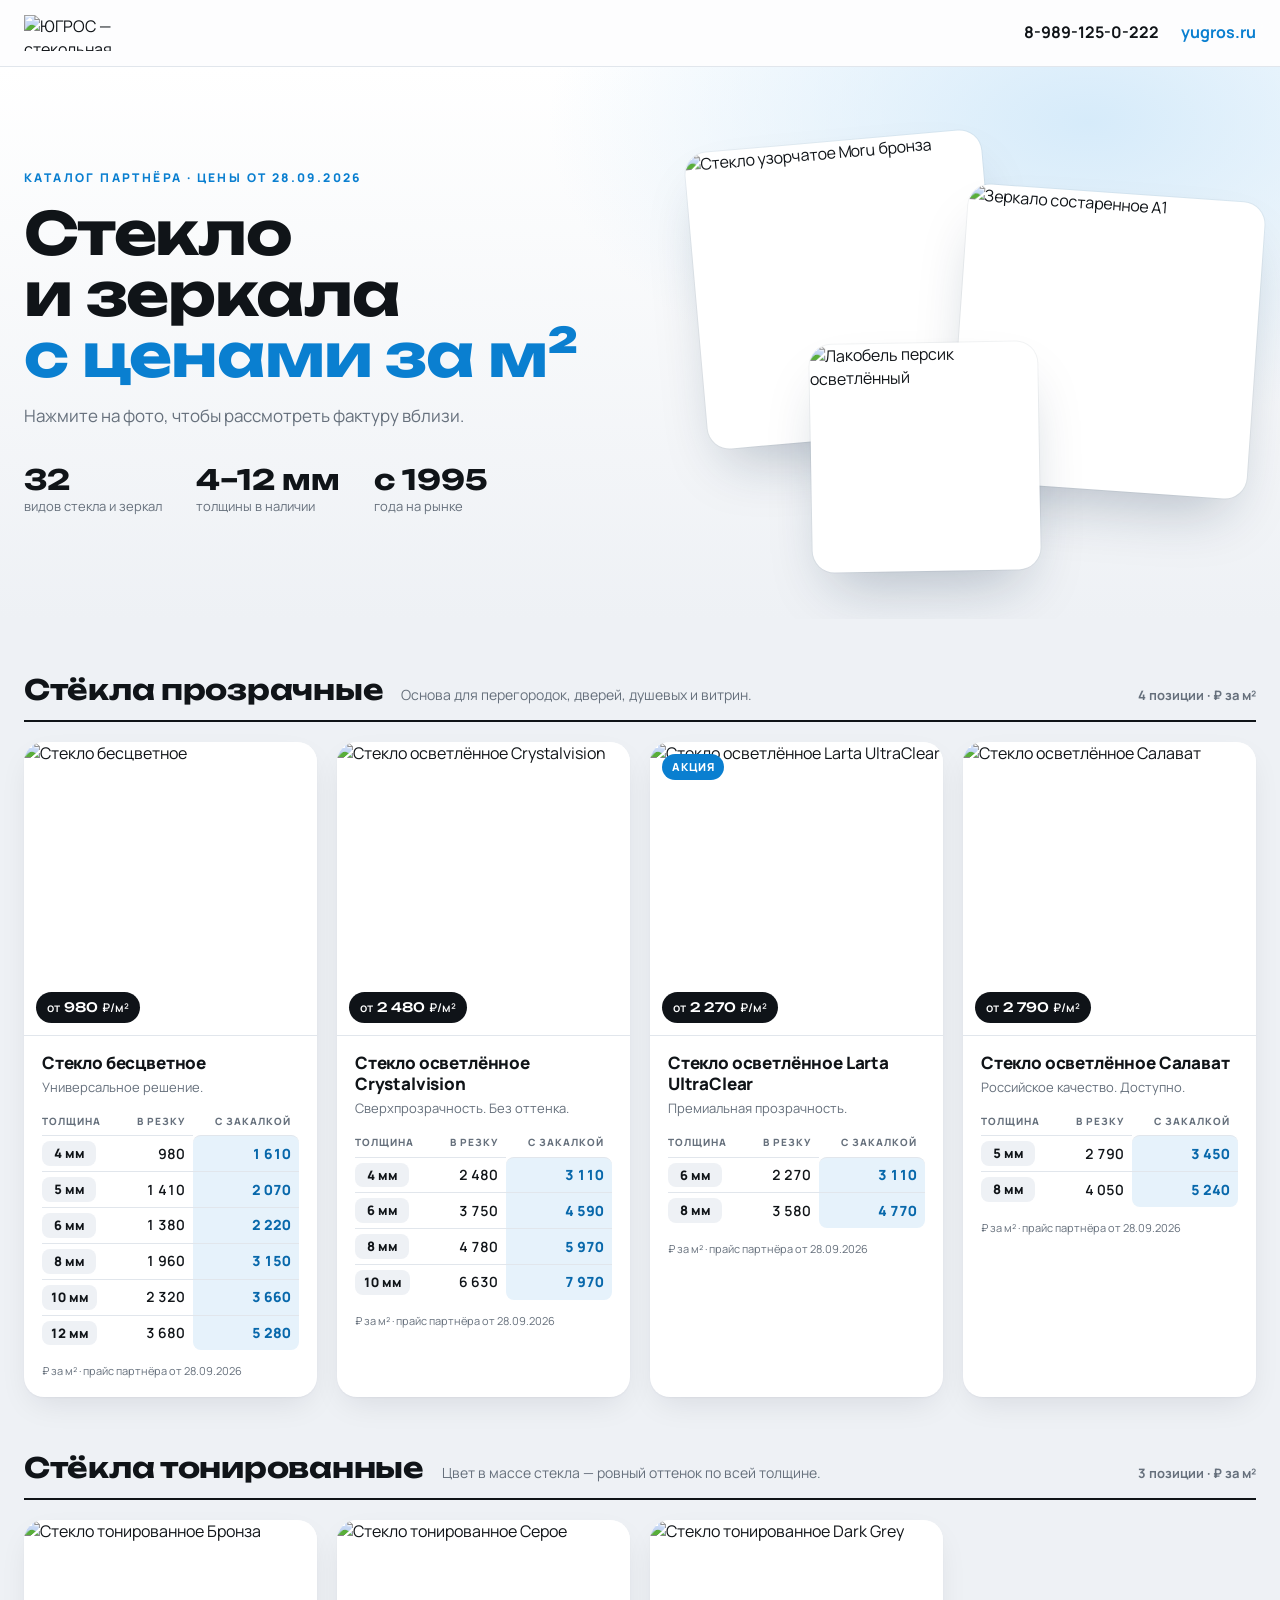
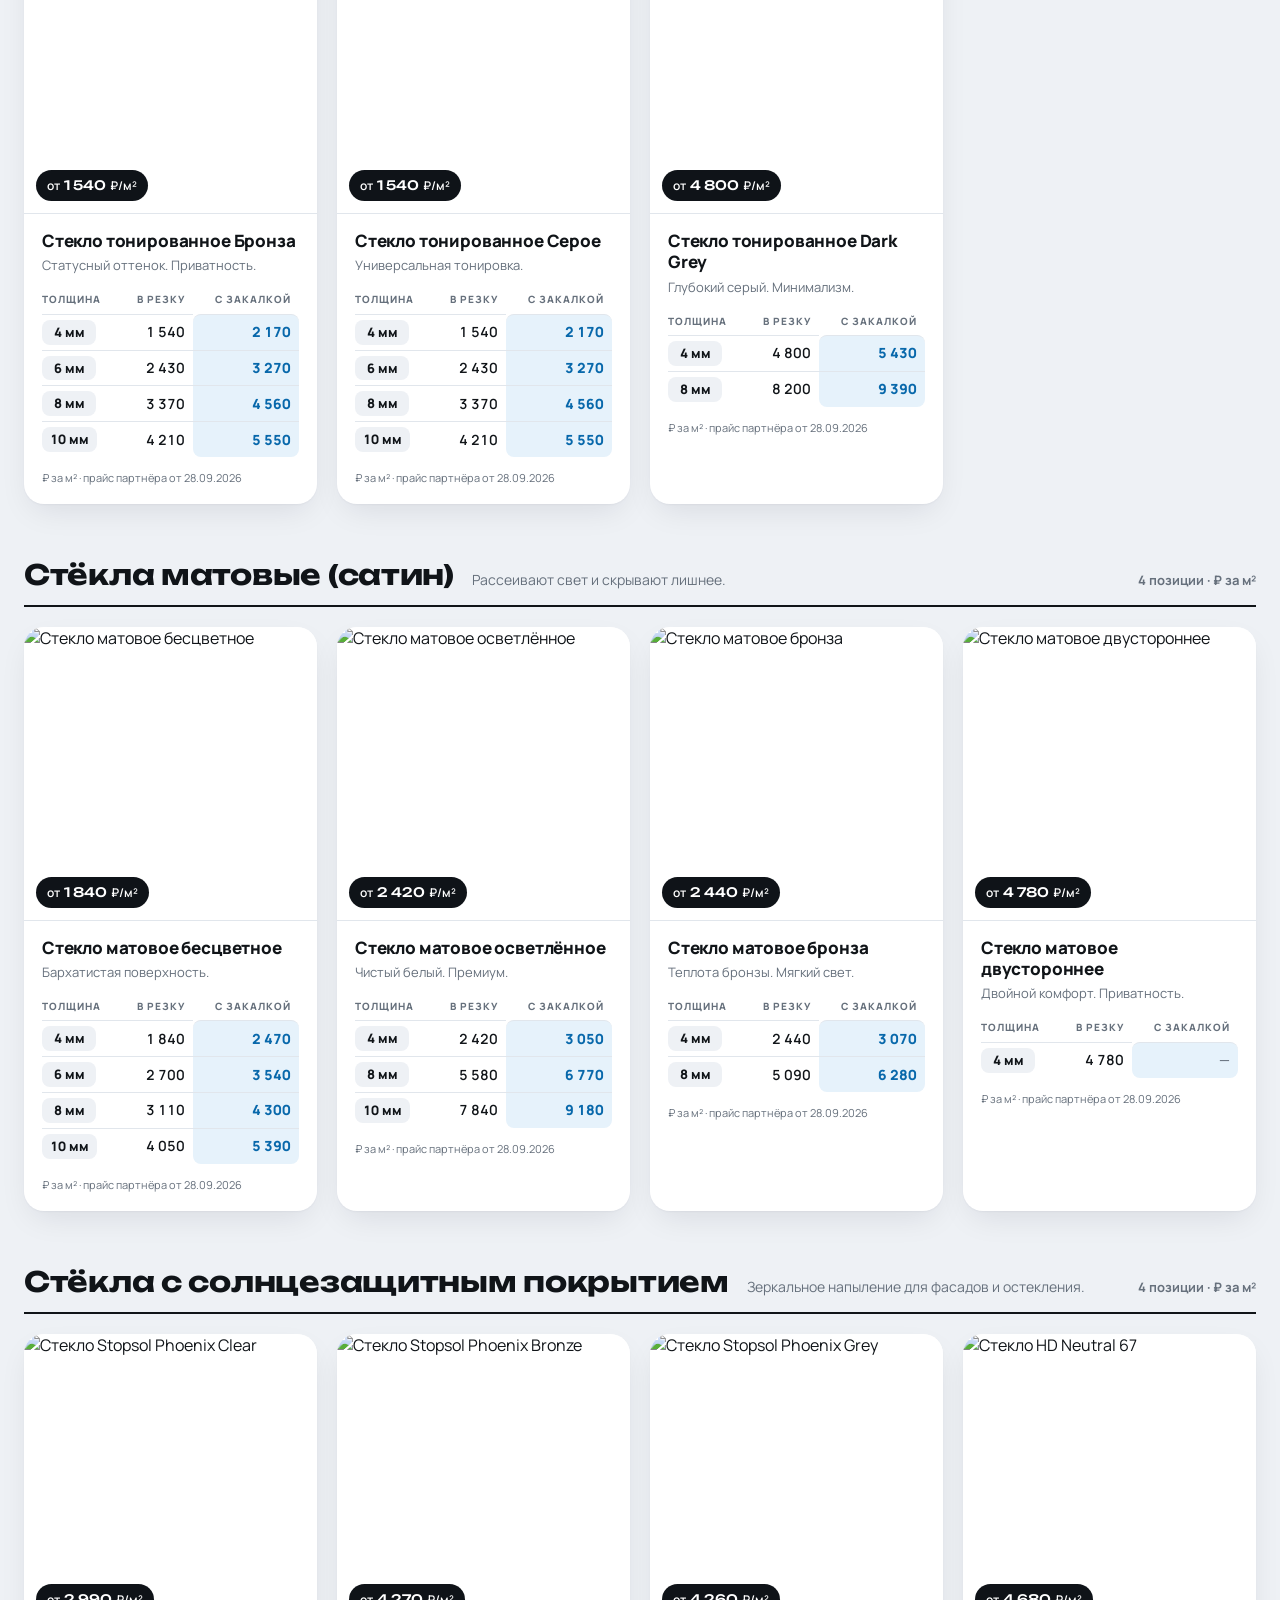
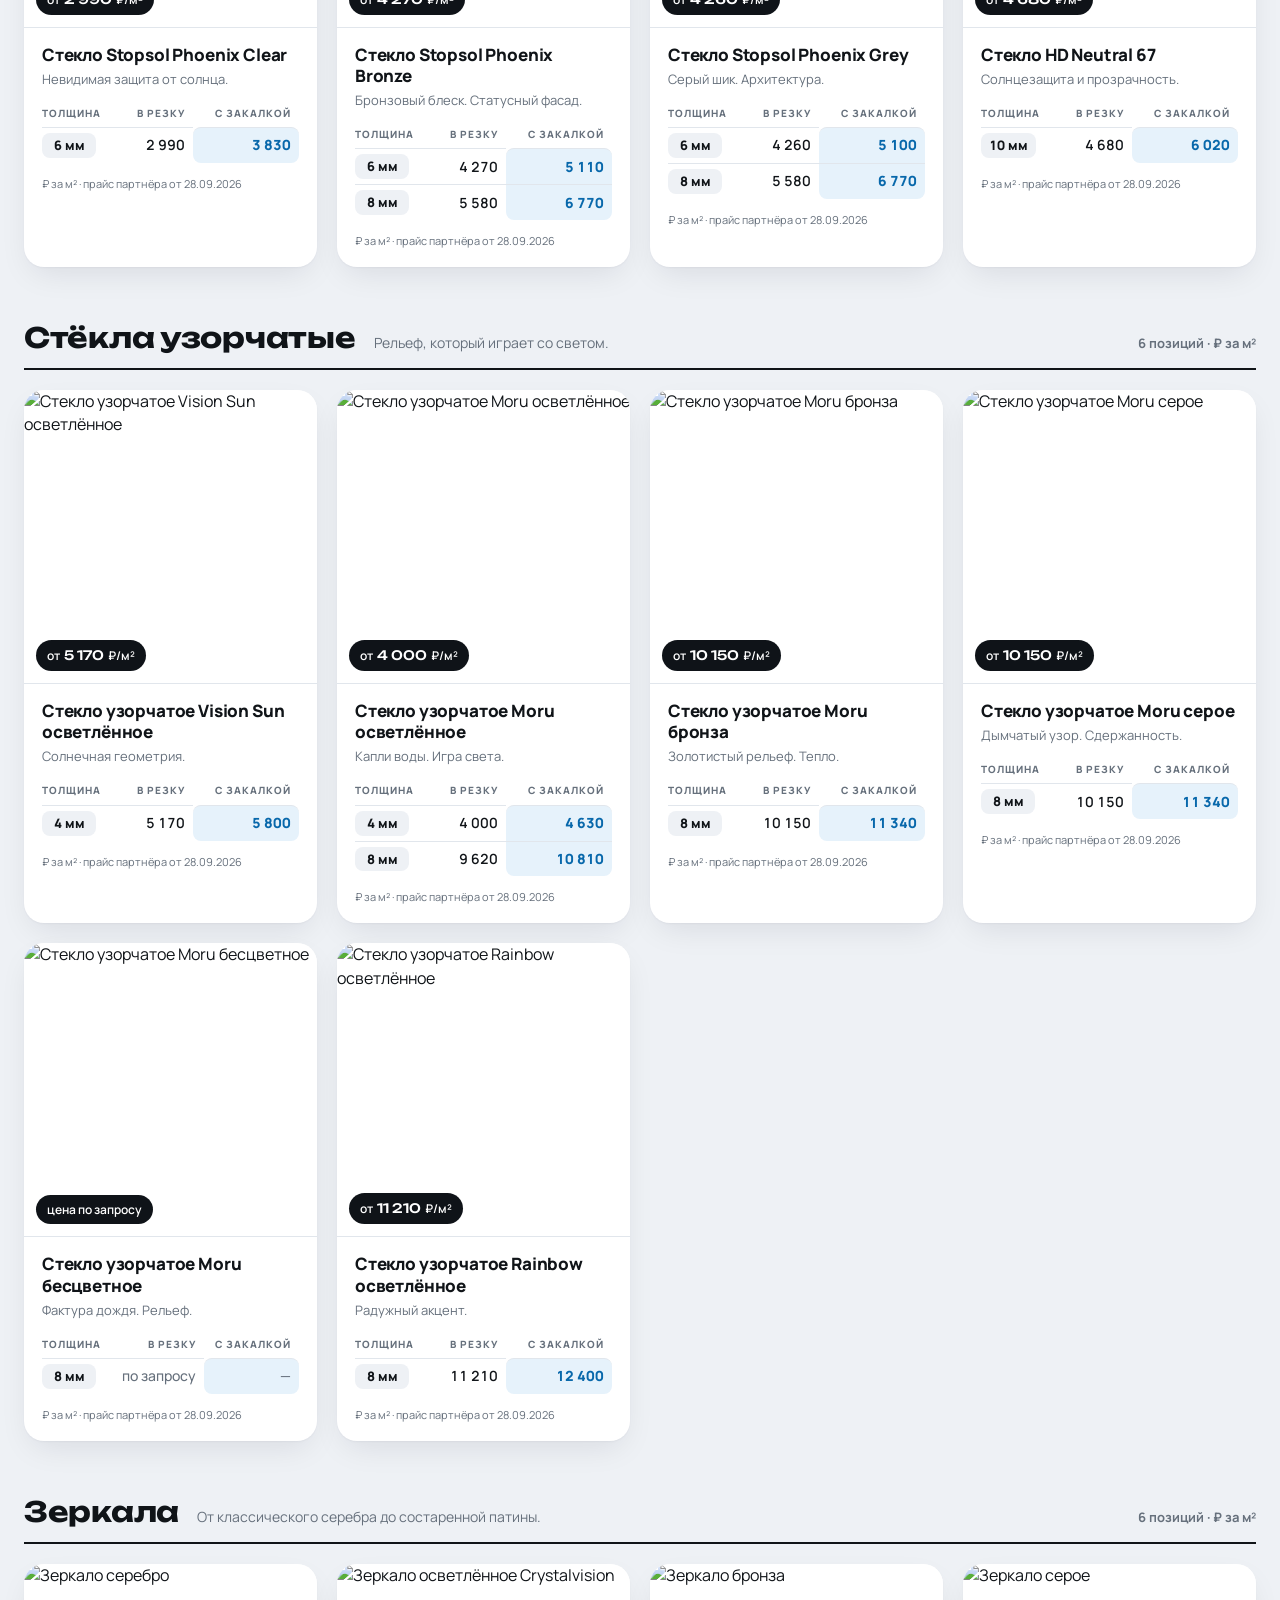
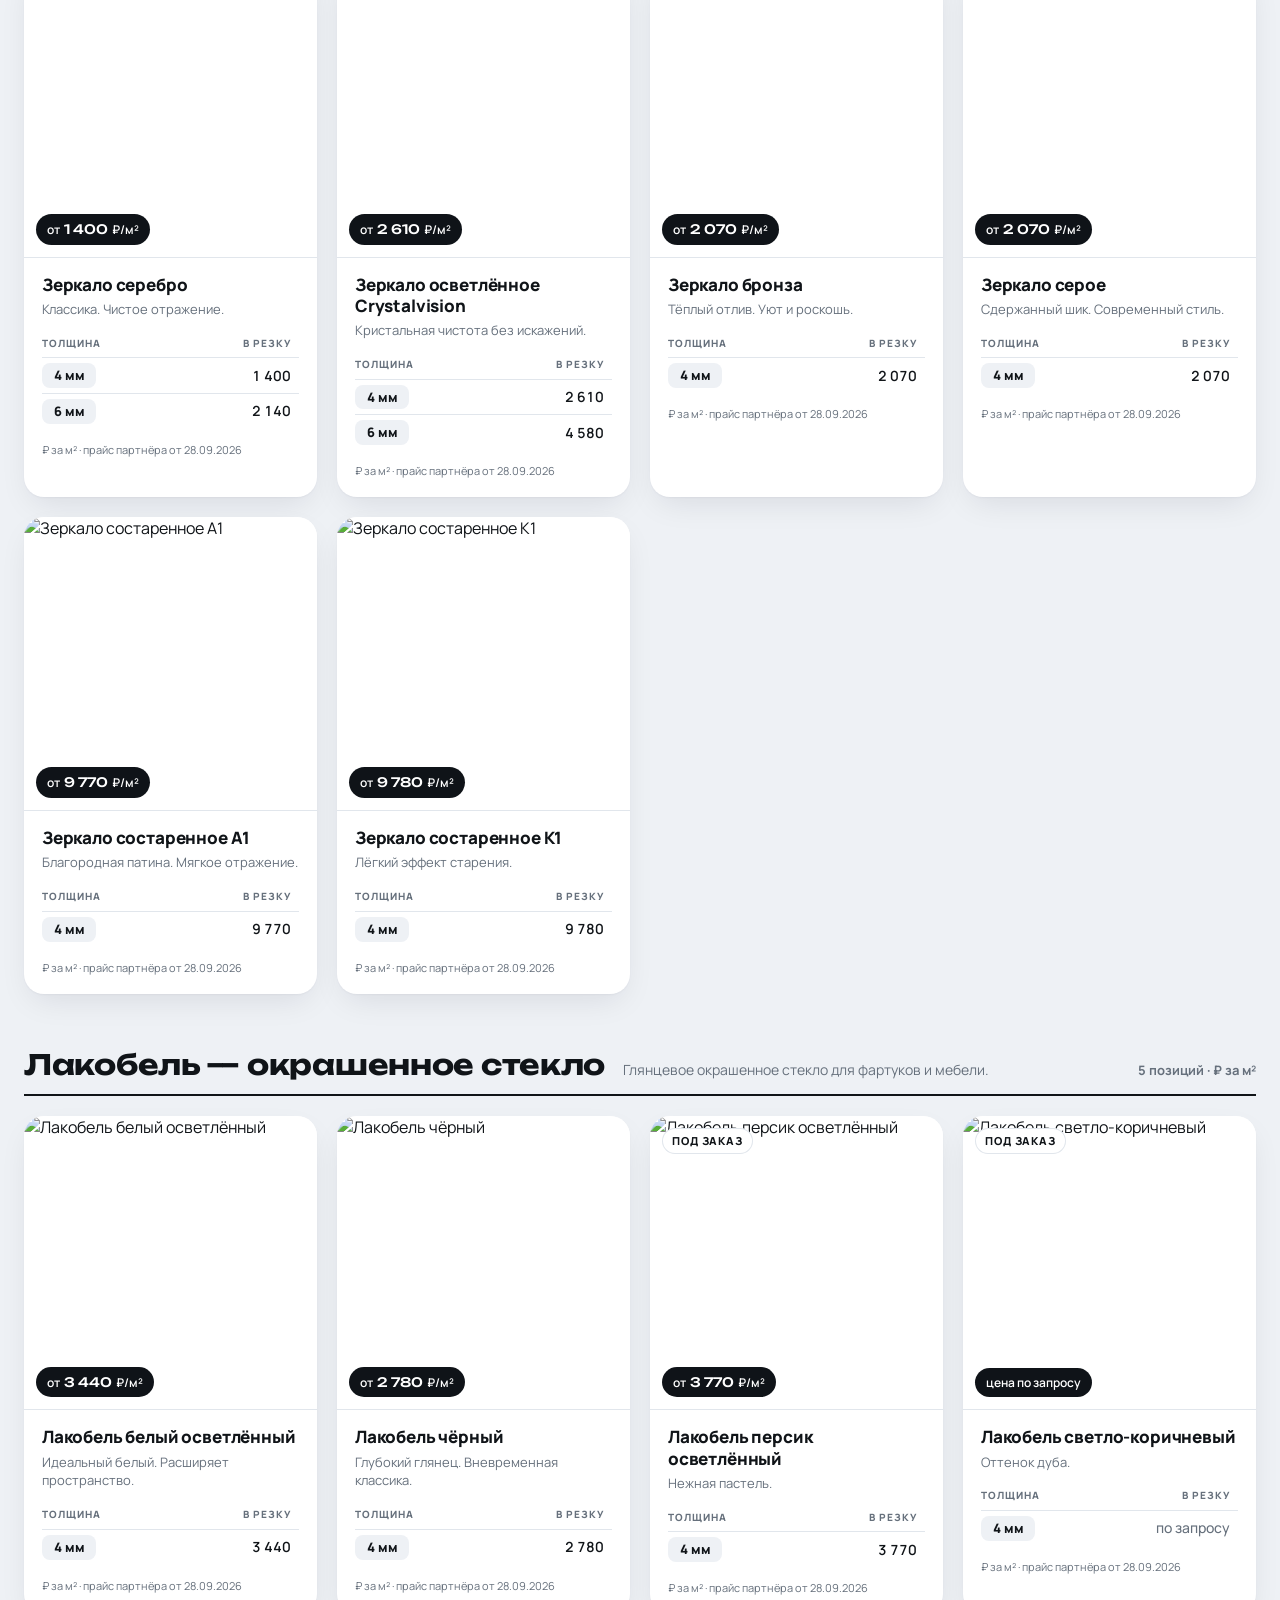
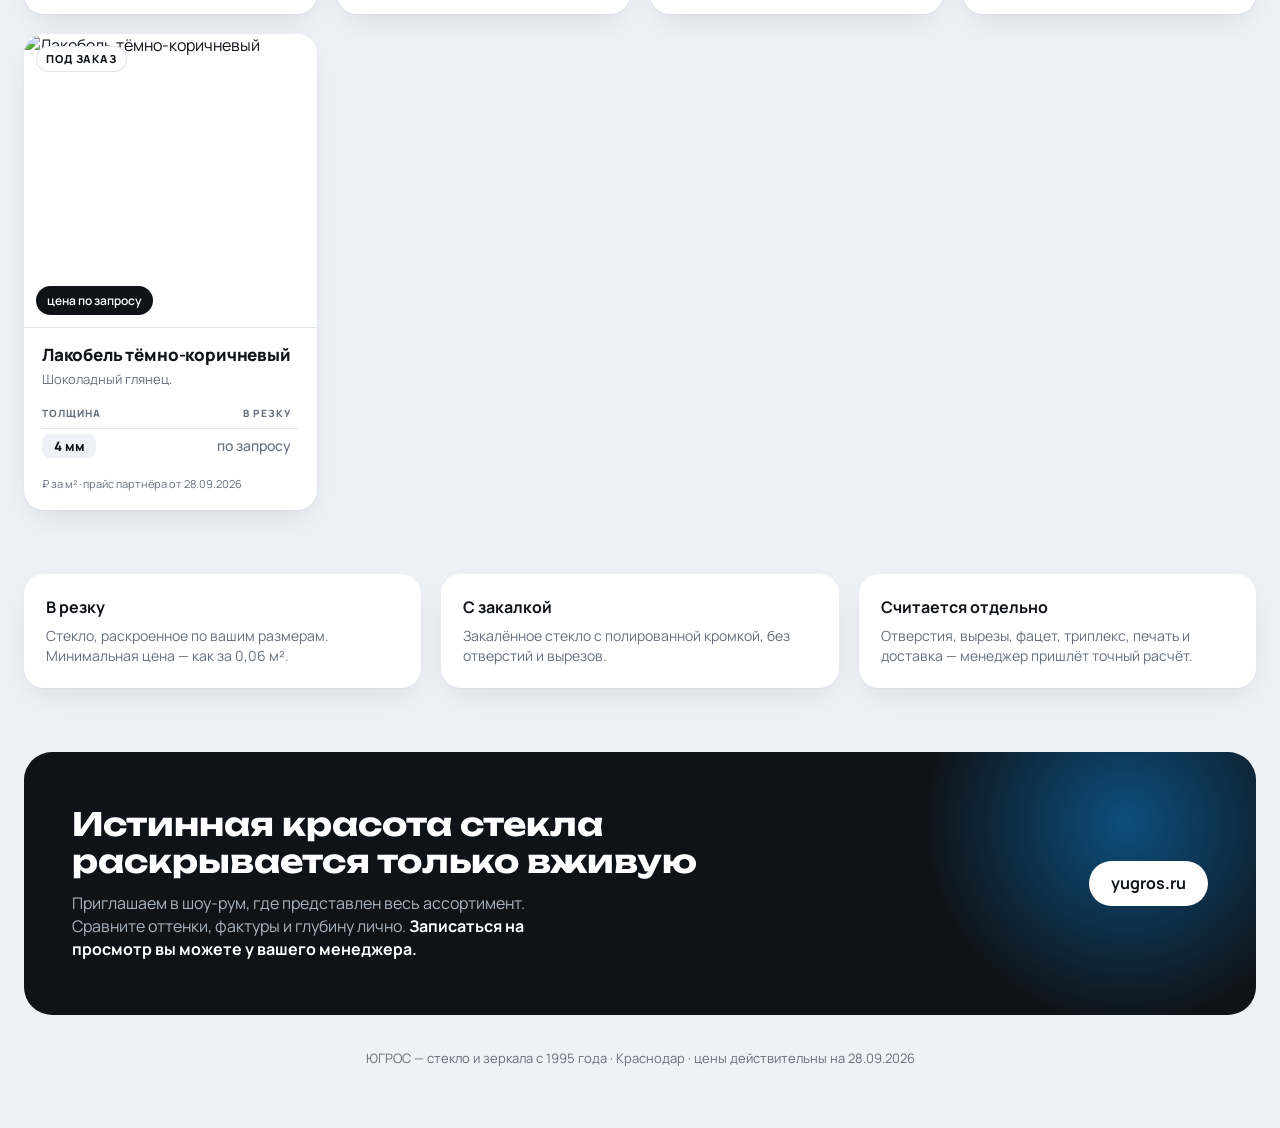
==== index.html @ a7edbc53 "Add files via upload" ====
<!DOCTYPE html>
<html lang="ru">
<head>
<meta charset="UTF-8">
<meta name="viewport" content="width=device-width, initial-scale=1">
<meta name="robots" content="noindex, nofollow">
<title>Каталог стекла и зеркал — ЮГРОС</title>
<!-- Превью ссылки в мессенджерах; при смене адреса каталога поправить og:url и og:image -->
<meta property="og:type" content="website">
<meta property="og:url" content="https://abastrygina284-cmd.github.io/catalog/">
<meta property="og:image" content="https://abastrygina284-cmd.github.io/catalog/img/og.jpg">
<meta property="og:image:width" content="1200">
<meta property="og:image:height" content="630">
<meta property="og:title" content="ЮГРОС — каталог стекла и зеркал с ценами">
<meta property="og:description" content="32 вида стекла и зеркал, фото крупным планом, цены партнёра за м².">
<meta name="twitter:card" content="summary_large_image">
<link rel="preconnect" href="https://fonts.googleapis.com">
<link rel="preconnect" href="https://fonts.gstatic.com" crossorigin>
<link href="https://fonts.googleapis.com/css2?family=Manrope:wght@400;500;600;700;800&family=Unbounded:wght@500;700&display=swap" rel="stylesheet">
<style>
:root{
  --bg:#eef1f5; --panel:#ffffff; --ink:#101418; --muted:#66707c; --line:#e1e6ec;
  --accent:#0a7fd0; --accent-d:#0868ab; --soft:#e6f2fb; --dark:#0f1318;
  --shadow:0 1px 2px rgba(16,24,40,.04),0 12px 32px -8px rgba(16,24,40,.10);
  --disp:"Unbounded","Segoe UI",system-ui,sans-serif;
  --text:"Manrope","Segoe UI",system-ui,-apple-system,Roboto,Arial,sans-serif;
}
*{box-sizing:border-box;margin:0;padding:0}
body{font-family:var(--text);background:var(--bg);color:var(--ink);line-height:1.45;-webkit-print-color-adjust:exact;print-color-adjust:exact}
button{font:inherit;color:inherit;cursor:pointer;border:0;background:none}
a{color:inherit}
.wrap{max-width:1280px;margin:0 auto;padding:0 24px}

/* шапка */
.top{position:sticky;top:0;z-index:20;background:rgba(255,255,255,.86);backdrop-filter:saturate(1.4) blur(14px);-webkit-backdrop-filter:saturate(1.4) blur(14px);border-bottom:1px solid var(--line)}
.top .wrap{display:flex;align-items:center;gap:22px;height:66px}
.logo{height:36px;display:block}
.top .sp{flex:1}
.top a{font-weight:700;text-decoration:none;white-space:nowrap}
.top a.site{color:var(--accent)}
.btn{display:inline-block;font-weight:700;padding:11px 22px;border-radius:999px;white-space:nowrap;text-decoration:none;text-align:center;background:#fff;color:var(--dark);transition:transform .2s}
.btn:hover{transform:translateY(-1px)}

/* обложка */
.hero{position:relative;overflow:hidden;background:
  radial-gradient(900px 500px at 85% 10%,#d6ebfa 0,transparent 60%),
  linear-gradient(180deg,#fff 0,var(--bg) 100%)}
.hero .wrap{display:grid;grid-template-columns:1.05fr .95fr;gap:30px;align-items:center;padding-top:56px;padding-bottom:56px}
.kicker{font-size:12px;font-weight:800;letter-spacing:.2em;text-transform:uppercase;color:var(--accent)}
.hero h1{font-family:var(--disp);font-weight:700;font-size:clamp(30px,4.6vw,60px);line-height:1.04;letter-spacing:-.02em;margin-top:16px}
.hero h1 em{font-style:normal;color:var(--accent)}
.hero p{color:var(--muted);margin-top:18px;max-width:50ch;font-size:17px}
.facts{display:flex;gap:34px;margin-top:38px;flex-wrap:wrap}
.facts b{display:block;font-family:var(--disp);font-size:28px;font-weight:700;line-height:1}
.facts span{font-size:13px;color:var(--muted)}
.stack{position:relative;height:440px}
.pane{position:absolute;background:#fff;border-radius:22px;overflow:hidden;box-shadow:0 30px 60px -20px rgba(16,40,70,.28),0 0 0 1px rgba(16,40,70,.05);cursor:zoom-in;transition:transform .5s cubic-bezier(.2,.8,.2,1)}
.pane img{width:100%;height:100%;object-fit:cover;display:block}
.pane.p1{width:52%;aspect-ratio:1;left:2%;top:4%;transform:rotate(-5deg)}
.pane.p2{width:52%;aspect-ratio:1;right:0;top:16%;transform:rotate(4deg);z-index:2}
.pane.p3{width:40%;aspect-ratio:1;left:22%;bottom:-2%;transform:rotate(-1deg);z-index:3}
.pane:hover{transform:rotate(0) scale(1.04);z-index:5}

/* разделы */
.sec{display:flex;align-items:baseline;gap:8px 18px;flex-wrap:wrap;margin:56px 0 20px;padding-bottom:14px;border-bottom:2px solid var(--ink)}
.sec h2{font-family:var(--disp);font-size:clamp(19px,2.4vw,28px);font-weight:700;line-height:1.1;letter-spacing:-.01em}
.sec p{color:var(--muted);font-size:14px;flex:1;min-width:200px}
.sec .cnt{font-size:13px;font-weight:700;color:var(--muted);white-space:nowrap}

.grid{display:grid;grid-template-columns:repeat(auto-fill,minmax(270px,1fr));gap:20px}
.card{background:var(--panel);border-radius:20px;box-shadow:var(--shadow);overflow:hidden;display:flex;flex-direction:column;break-inside:avoid;transition:transform .35s cubic-bezier(.2,.8,.2,1),box-shadow .35s}
.card:hover{transform:translateY(-6px);box-shadow:0 2px 4px rgba(16,24,40,.04),0 28px 50px -16px rgba(16,40,70,.22)}
.js .card.rv{opacity:0;transform:translateY(22px)}
.js .card.rv.in{opacity:1;transform:none;transition:opacity .6s ease,transform .6s cubic-bezier(.2,.8,.2,1),box-shadow .35s}
.ph{position:relative;aspect-ratio:1/1;background:#fff;cursor:zoom-in;overflow:hidden}
.ph img{width:100%;height:100%;object-fit:contain;display:block;transition:transform .7s cubic-bezier(.2,.8,.2,1)}
.card:hover .ph img{transform:scale(1.08)}
.ph::after{content:"";position:absolute;inset:0;background:linear-gradient(115deg,transparent 40%,rgba(255,255,255,.75) 50%,transparent 60%);transform:translateX(-120%);pointer-events:none}
.card:hover .ph::after{transform:translateX(120%);transition:transform .9s ease}
.from{position:absolute;left:12px;bottom:12px;background:var(--dark);color:#fff;font-size:12px;font-weight:600;padding:6px 11px;border-radius:999px;z-index:1}
.from b{font-family:var(--disp);font-weight:500;font-size:13px;margin:0 2px}
.zoom{position:absolute;right:12px;bottom:12px;width:34px;height:34px;border-radius:50%;background:rgba(255,255,255,.95);color:var(--ink);display:grid;place-items:center;box-shadow:0 2px 10px rgba(0,0,0,.14);z-index:1;opacity:0;transform:scale(.8);transition:.25s}
.card:hover .zoom{opacity:1;transform:none}
.tag{position:absolute;left:12px;top:12px;z-index:1;font-size:11px;font-weight:800;letter-spacing:.08em;text-transform:uppercase;color:#fff;background:var(--accent);padding:5px 10px;border-radius:999px}
.tag.o{background:#fff;color:var(--ink);box-shadow:inset 0 0 0 1px var(--line)}
.body{padding:16px 18px 18px;display:flex;flex-direction:column;gap:5px;flex:1;border-top:1px solid var(--line)}
.name{font-size:17px;font-weight:800;line-height:1.25;letter-spacing:-.01em}
.desc{font-size:13px;color:var(--muted)}

table.pr{width:100%;border-collapse:separate;border-spacing:0;margin-top:12px;font-size:14px;font-variant-numeric:tabular-nums}
.pr th{font-size:10px;font-weight:800;color:var(--muted);text-transform:uppercase;letter-spacing:.1em;text-align:right;padding:0 8px 7px}
.pr th:first-child,.pr td:first-child{text-align:left;padding-left:0}
.pr td{padding:5px 8px;text-align:right;white-space:nowrap;font-weight:600;border-top:1px solid var(--line)}
.pr td:first-child span{display:inline-block;min-width:54px;text-align:center;background:var(--bg);border-radius:8px;padding:3px 8px;font-weight:800;font-size:13px}
.pr td.t{color:var(--accent-d);background:var(--soft);font-weight:800}
.pr tr:first-child td.t{border-radius:8px 8px 0 0}.pr tr:last-child td.t{border-radius:0 0 8px 8px}
.pr tr:only-child td.t{border-radius:8px}
.pr .na{color:var(--muted);font-weight:500}
.unit{font-size:11px;color:var(--muted);margin-top:8px}

.notes{margin:64px 0 0;display:grid;grid-template-columns:repeat(3,1fr);gap:20px}
.note{background:var(--panel);border-radius:20px;padding:22px;box-shadow:var(--shadow);font-size:14px;color:var(--muted)}
.note b{display:block;color:var(--ink);font-size:16px;margin-bottom:6px}

.invite{margin:64px 0 0;background:var(--dark);color:#fff;border-radius:28px;padding:54px 48px;position:relative;overflow:hidden;display:grid;grid-template-columns:1fr auto;gap:30px;align-items:center}
.invite::before{content:"";position:absolute;right:-80px;top:-140px;width:420px;height:420px;border-radius:50%;background:radial-gradient(circle,#0a7fd0 0,transparent 68%);opacity:.55}
.invite h3{font-family:var(--disp);font-size:clamp(20px,2.6vw,32px);line-height:1.15;font-weight:700;max-width:22ch;position:relative}
.invite p{color:#a9b4c0;margin-top:12px;max-width:52ch;position:relative}
.invite p b{color:#fff}
.invite .btn{position:relative}
footer{padding:34px 0 60px;text-align:center;color:var(--muted);font-size:13px}

/* просмотр фото */
.lb{position:fixed;inset:0;z-index:50;background:rgba(8,10,12,.94);display:none;grid-template-columns:1fr 380px}
.lb.on{display:grid}
.stage{position:relative;overflow:hidden;display:grid;place-items:center;background:#fff;cursor:zoom-in;touch-action:none}
.stage.z{cursor:zoom-out}
.stage img{max-width:100%;max-height:100vh;object-fit:contain;transition:transform .3s ease;user-select:none;-webkit-user-drag:none}
.side{background:var(--panel);padding:30px 26px;overflow:auto;display:flex;flex-direction:column;gap:8px}
.side .lbl{font-size:11px;font-weight:800;color:var(--muted);text-transform:uppercase;letter-spacing:.14em}
.side .name{font-family:var(--disp);font-size:21px;font-weight:700;line-height:1.2;margin-top:6px}
.side .hint{font-size:12px;color:var(--muted);margin-top:auto;padding-top:16px}
.nav{position:absolute;top:50%;transform:translateY(-50%);width:46px;height:46px;border-radius:50%;background:rgba(16,20,24,.8);color:#fff;font-size:22px;display:grid;place-items:center}
.nav.p{left:16px}.nav.n{right:16px}
.x{position:fixed;top:14px;right:14px;z-index:51;width:40px;height:40px;border-radius:50%;background:var(--bg);font-size:18px}

@media (max-width:900px){
  .hero .wrap{grid-template-columns:1fr;padding-top:34px;padding-bottom:34px}
  .stack{height:300px;order:-1}
  .notes{grid-template-columns:1fr}
  .invite{grid-template-columns:1fr;padding:36px 26px}
  .lb{grid-template-columns:1fr;grid-template-rows:52vh 1fr}
}
@media (max-width:640px){
  .wrap{padding:0 14px}
  .top .wrap{gap:14px}.top a{font-size:14px}
  .logo{height:28px}
  .grid{grid-template-columns:1fr 1fr;gap:10px}
  .card{border-radius:14px}
  .body{padding:10px 10px 12px}.name{font-size:14px}.desc{display:none}
  .pr{font-size:12.5px}.pr th{font-size:9px;letter-spacing:0;padding:0 4px 6px}.pr td{padding:5px 4px}
  .pr td:first-child span{min-width:0;padding:3px 6px;font-size:12px}
  .from{font-size:11px;padding:5px 9px;left:8px;bottom:8px}.zoom{display:none}.tag{left:8px;top:8px}
  .sec{margin-top:40px}.sec .cnt{display:none}
  .facts{gap:22px}.facts b{font-size:22px}
}
@media (prefers-reduced-motion:reduce){*{transition:none!important;animation:none!important}.js .card.rv{opacity:1;transform:none}}

/* ---- PDF: страница открывается как index.html?print, лист A4 ---- */
@page{size:A4;margin:8mm 0}
.pdf body{width:210mm;margin:0 auto;background:#fff}
.pdf .wrap{max-width:none;padding:0 9mm}
.pdf .top{position:static;background:none;border:0;backdrop-filter:none}
.pdf .top .wrap{height:12mm;gap:5mm}.pdf .top a{font-size:12px}
.pdf .logo{height:9mm}
.pdf .hero{background:linear-gradient(180deg,#eaf4fc 0,#fff 100%);margin:2mm 9mm 0;border-radius:5mm}
.pdf .hero .wrap{grid-template-columns:1.15fr .85fr;padding:4mm 8mm;gap:6mm}
.pdf .kicker{font-size:8px}
.pdf .hero h1{font-size:27px;margin-top:3mm}
.pdf .hero p{display:none}
.pdf .facts{margin-top:5mm;gap:5mm;flex-wrap:nowrap}.pdf .facts b{font-size:15px}.pdf .facts span{font-size:8.5px}
.pdf .stack{height:45mm}
.pdf .pane{border-radius:3mm;box-shadow:0 0 0 1px #d8dde3;cursor:default}
.pdf .sec{margin:5mm 0 2.5mm;padding-bottom:1.5mm;border-bottom-width:1.5px;break-after:avoid;break-inside:avoid}
.pdf .sec h2{font-size:14px}.pdf .sec p{font-size:9.5px}.pdf .sec .cnt{font-size:9px}
.pdf .grid{gap:2.5mm;grid-template-columns:repeat(var(--pc,3),1fr)}
.pdf .card{box-shadow:none;border:1px solid #d5dbe2;border-radius:3mm;transform:none!important}
.pdf .ph{aspect-ratio:var(--pa,5/4);cursor:default}
.pdf .ph img{object-fit:cover}
.pdf .ph::after,.pdf .zoom,.pdf .lb{display:none}
.pdf .from{font-size:8.5px;padding:2.5px 7px;left:2mm;bottom:2mm}.pdf .from b{font-size:9px}
.pdf .tag{font-size:7px;left:2mm;top:2mm;padding:3px 7px}
.pdf .body{padding:2.2mm 2.6mm 2.4mm;gap:1px}
.pdf .name{font-size:11.5px;line-height:1.2}
.pdf .desc{font-size:8.5px}
.pdf table.pr{font-size:10.5px;margin-top:1.6mm}
.pdf .pr th{font-size:6.5px;padding:0 5px 3px;letter-spacing:.06em}
.pdf .pr td{padding:2.2px 5px}
.pdf .pr td:first-child span{font-size:9.5px;min-width:0;padding:1.5px 6px;border-radius:5px}
.pdf .unit{display:none}
.pdf .grid + .grid{margin-top:2.5mm}
.pdf .grid.hz .card{flex-direction:row;align-items:stretch}
.pdf .grid.hz .ph{flex:none;width:var(--ph);min-height:var(--ph);aspect-ratio:auto;align-self:stretch}
.pdf .grid.hz .ph img{position:absolute;inset:0;object-fit:contain}
.pdf .grid.hz .body{border-top:0;border-left:1px solid var(--line);justify-content:center;padding:2.5mm 3.5mm}
.pdf .grid.hz .from{display:none}
.pdf .grid.hz .name{font-size:12.5px}
.pdf .grid.hz table.pr{font-size:11px}.pdf .grid.hz .pr td{padding:2.6px 6px}
.pdf .notes{margin-top:5mm;gap:2.5mm;break-inside:avoid}
.pdf .note{box-shadow:none;border:1px solid #d5dbe2;border-radius:3mm;padding:3mm;font-size:9px}.pdf .note b{font-size:10.5px;margin-bottom:2px}
.pdf .invite{margin-top:4mm;padding:11mm 9mm;border-radius:4mm;break-inside:avoid}
.pdf .invite h3{font-size:15px;max-width:none}.pdf .invite p{font-size:10px;margin-top:2mm}
.pdf .invite .btn{padding:6px 16px;font-size:11px}
.pdf footer{padding:3mm 0 0;font-size:8.5px}
</style>
</head>
<body>

<header class="top"><div class="wrap">
  <img class="logo" src="img/logo.png" alt="ЮГРОС — стекольная компания" width="143" height="36">
  <span class="sp"></span>
  <a data-phone></a>
  <a class="site" href="https://yugros.ru" target="_blank" rel="noopener">yugros.ru</a>
</div></header>

<section class="hero"><div class="wrap">
  <div>
    <div class="kicker">Каталог партнёра · цены от <span data-date></span></div>
    <h1>Стекло и&nbsp;зеркала <em>с&nbsp;ценами за&nbsp;м²</em></h1>
    <p>Нажмите на фото, чтобы рассмотреть фактуру вблизи.</p>
    <div class="facts">
      <div><b id="fCount"></b><span>видов стекла и зеркал</span></div>
      <div><b>4–12 мм</b><span>толщины в наличии</span></div>
      <div><b>с 1995</b><span>года на рынке</span></div>
    </div>
  </div>
  <div class="stack" id="stack"></div>
</div></section>

<main class="wrap">
  <div id="list"></div>

  <div class="notes">
    <div class="note"><b>В резку</b>Стекло, раскроенное по вашим размерам. Минимальная цена — как за 0,06 м².</div>
    <div class="note"><b>С закалкой</b>Закалённое стекло с полированной кромкой, без отверстий и вырезов.</div>
    <div class="note"><b>Считается отдельно</b>Отверстия, вырезы, фацет, триплекс, печать и доставка — менеджер пришлёт точный расчёт.</div>
  </div>

  <div class="invite">
    <div>
      <h3>Истинная красота стекла раскрывается только вживую</h3>
      <p>Приглашаем в шоу-рум, где представлен весь ассортимент. Сравните оттенки, фактуры и глубину лично. <b>Записаться на просмотр вы можете у вашего менеджера.</b></p>
    </div>
    <a class="btn" href="https://yugros.ru" target="_blank" rel="noopener">yugros.ru</a>
  </div>
</main>

<footer><div class="wrap">ЮГРОС — стекло и зеркала с 1995 года · Краснодар · цены действительны на <span data-date></span></div></footer>

<div class="lb" id="lb" role="dialog" aria-modal="true" aria-label="Просмотр фото">
  <div class="stage" id="stage">
    <img id="lbImg" alt="">
    <button class="nav p" id="prev" aria-label="Предыдущее">‹</button>
    <button class="nav n" id="next" aria-label="Следующее">›</button>
  </div>
  <aside class="side" id="side"></aside>
  <button class="x" id="lbX" aria-label="Закрыть">✕</button>
</div>

<script src="data.js"></script>
<script>
const PRINT = /[?&]print\b/.test(location.search);   // ?print — вёрстка листа A4 для выгрузки в PDF
document.documentElement.classList.add(PRINT ? "pdf" : "js");
// PDF: раскладка рядов по разделам, подобрана так, чтобы листы A4 заполнялись без пустот.
// {v:N, a} — N вертикальных карточек в ряд, a — пропорции фото; {h:N, ph} — N горизонтальных (фото слева, ph мм, цены справа):
// позиции с длинной таблицей цен идут крупными горизонтальными карточками, с одной-двумя ценами — компактными.
const PDF_LAYOUT = [
  [{h:2, ph:43}, {h:2, ph:30}],
  [{v:3, a:"4/3"}],
  [{h:2, ph:40}, {h:2, ph:32}],
  [{h:2, ph:36}, {h:2, ph:36}],
  [{v:3, a:"5/4"}, {v:3, a:"5/4"}],
  [{v:3, a:"1/1"}, {v:3, a:"1/1"}],
  [{v:3, a:"1/1"}, {h:2, ph:36}],
];
const $ = s => document.querySelector(s);
const fmt = v => v.toLocaleString("ru-RU").replace(/ /g, " ");
const pad = n => String(n).padStart(2, "0");
const thumb = f => PRINT ? `img/print/${pad(f)}.jpg` : `img/${pad(f)}_s.webp`;   // в PDF — JPEG, иначе файл раздувается
const ALL = [];
CAT.forEach((c, ci) => c.items.forEach(it => { it.ci = ci; it.mirror = c.mirror; it.id = ALL.length; ALL.push(it); }));

document.querySelectorAll("[data-date]").forEach(e => e.textContent = PRICE_DATE);
document.querySelectorAll("[data-phone]").forEach(e => { e.textContent = PHONE.text; e.href = PHONE.href; });
$("#fCount").textContent = ALL.length;
$("#stack").innerHTML = [[24, "p1"], [1, "p2"], [11, "p3"]].map(([f, c]) => {
  const it = ALL.find(i => i.f === f);
  return `<div class="pane ${c}" data-open="${it.id}"><img src="${thumb(f)}" alt="${it.n}" width="560" height="560"></div>`;
}).join("");

function minPrice(it) {
  const v = Object.values(it.p).filter(Boolean).map(x => x[0]);
  return v.length ? Math.min(...v) : null;
}
function priceTable(it) {
  const rows = Object.keys(it.p).map(t => {
    const v = it.p[t];
    const cut = v ? fmt(v[0]) : '<span class="na">по запросу</span>';
    const tmp = v && v[1] ? fmt(v[1]) : '<span class="na">—</span>';
    return `<tr><td><span>${t} мм</span></td><td>${cut}</td>` + (it.mirror ? "" : `<td class="t">${tmp}</td>`) + "</tr>";
  }).join("");
  return `<table class="pr"><thead><tr><th>Толщина</th><th>В резку</th>${it.mirror ? "" : "<th>С закалкой</th>"}</tr></thead><tbody>${rows}</tbody></table><div class="unit">₽ за м² · прайс партнёра от ${PRICE_DATE}</div>`;
}
const plural = n => n % 10 === 1 && n % 100 !== 11 ? "позиция" : (n % 10 >= 2 && n % 10 <= 4 && (n % 100 < 12 || n % 100 > 14) ? "позиции" : "позиций");

function card(it) {
  const m = minPrice(it);
  return `
    <article class="card rv">
      <div class="ph" data-open="${it.id}">
        <img src="${thumb(it.f)}" alt="${it.n}" ${PRINT ? "" : 'loading="lazy" decoding="async"'} width="560" height="560">
        ${it.tag ? `<span class="tag${it.tag === "Акция" ? "" : " o"}">${it.tag}</span>` : ""}
        ${m ? `<span class="from">от <b>${fmt(m)}</b> ₽/м²</span>` : `<span class="from">цена по запросу</span>`}
        <span class="zoom" aria-hidden="true">⤢</span>
      </div>
      <div class="body">
        <div class="name">${it.n}</div>
        <div class="desc">${it.d}</div>
        ${priceTable(it)}
      </div>
    </article>`;
}
$("#list").innerHTML = CAT.map((c, ci) => {
  const head = `<div class="sec"><h2>${c.g}</h2><p>${c.lead}</p><span class="cnt">${c.items.length} ${plural(c.items.length)} · ₽ за м²</span></div>`;
  if (!PRINT) return head + `<div class="grid">${c.items.map(card).join("")}</div>`;
  let i = 0;
  return head + (PDF_LAYOUT[ci] || [{v: 3, a: "5/4"}]).map(r => {
    const n = r.h || r.v, items = c.items.slice(i, i + n); i += n;
    return `<div class="grid${r.h ? " hz" : ""}" style="--pc:${n};--pa:${r.a || "1/1"};--ph:${r.ph || 0}mm">${items.map(card).join("")}</div>`;
  }).join("");
}).join("");

if (!PRINT && "IntersectionObserver" in window) {
  const io = new IntersectionObserver(es => es.forEach(e => { if (e.isIntersecting) { e.target.classList.add("in"); io.unobserve(e.target); } }), {rootMargin: "0px 0px -6% 0px"});
  document.querySelectorAll(".card.rv").forEach(c => io.observe(c));
} else document.querySelectorAll(".card.rv").forEach(c => c.classList.add("in"));

// ---- просмотр фото ----
let cur = -1;
const stage = $("#stage"), lbImg = $("#lbImg");
function show(id) {
  cur = id; const it = ALL[id];
  stage.classList.remove("z"); lbImg.style.transform = "";
  lbImg.src = `img/${pad(it.f)}_s.webp`;           // мгновенно — превью, затем большое фото
  const big = new Image(); big.onload = () => { if (cur === id) lbImg.src = big.src; }; big.src = `img/${pad(it.f)}.webp`;
  lbImg.alt = it.n;
  $("#side").innerHTML = `
    <span class="lbl">${CAT[it.ci].g}</span>
    <div class="name">${it.n}</div>
    <div class="desc">${it.d}</div>
    ${priceTable(it)}
    <div class="hint">Нажмите на фото — увеличение ×2,5. Листайте стрелками ← → или свайпом.</div>`;
}
function openLb(id) { $("#lb").classList.add("on"); document.body.style.overflow = "hidden"; show(id); }
function closeLb() { $("#lb").classList.remove("on"); document.body.style.overflow = ""; cur = -1; }
function step(d) { show((cur + d + ALL.length) % ALL.length); }
function pan(e) {
  const r = stage.getBoundingClientRect();
  lbImg.style.transformOrigin = ((e.clientX - r.left) / r.width * 100) + "% " + ((e.clientY - r.top) / r.height * 100) + "%";
}
if (!PRINT) document.addEventListener("click", e => { const el = e.target.closest("[data-open]"); if (el) openLb(+el.dataset.open); });
let sx = null;
stage.addEventListener("pointerdown", e => { sx = e.clientX; });
stage.addEventListener("pointerup", e => {
  if (e.target.closest(".nav")) return;
  if (sx !== null && Math.abs(e.clientX - sx) > 50 && !stage.classList.contains("z")) { step(e.clientX < sx ? 1 : -1); return; }
  pan(e); const z = stage.classList.toggle("z"); lbImg.style.transform = z ? "scale(2.5)" : "";
});
stage.addEventListener("pointermove", e => { if (stage.classList.contains("z")) pan(e); });
$("#prev").onclick = () => step(-1); $("#next").onclick = () => step(1); $("#lbX").onclick = closeLb;
document.addEventListener("keydown", e => {
  if (cur < 0) return;
  if (e.key === "Escape") closeLb();
  if (e.key === "ArrowRight") step(1); if (e.key === "ArrowLeft") step(-1);
});
</script>
</body>
</html>
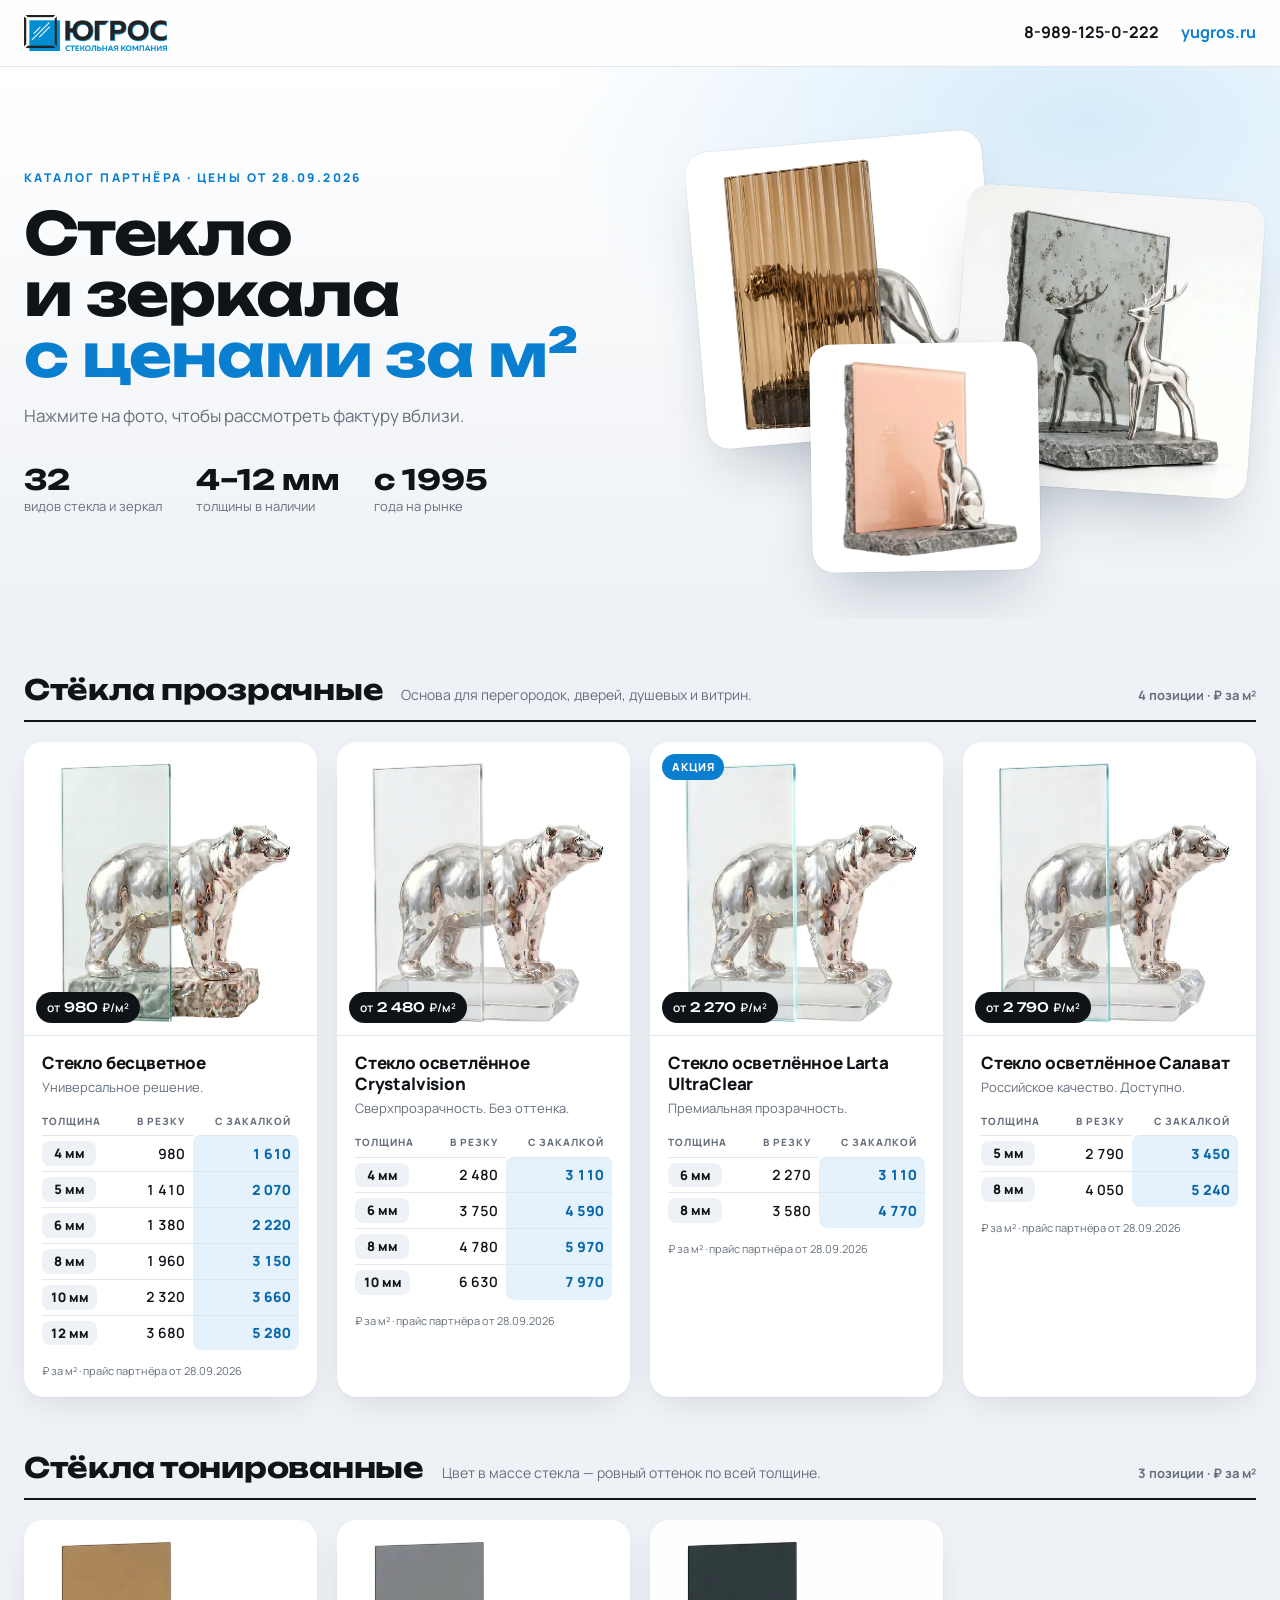
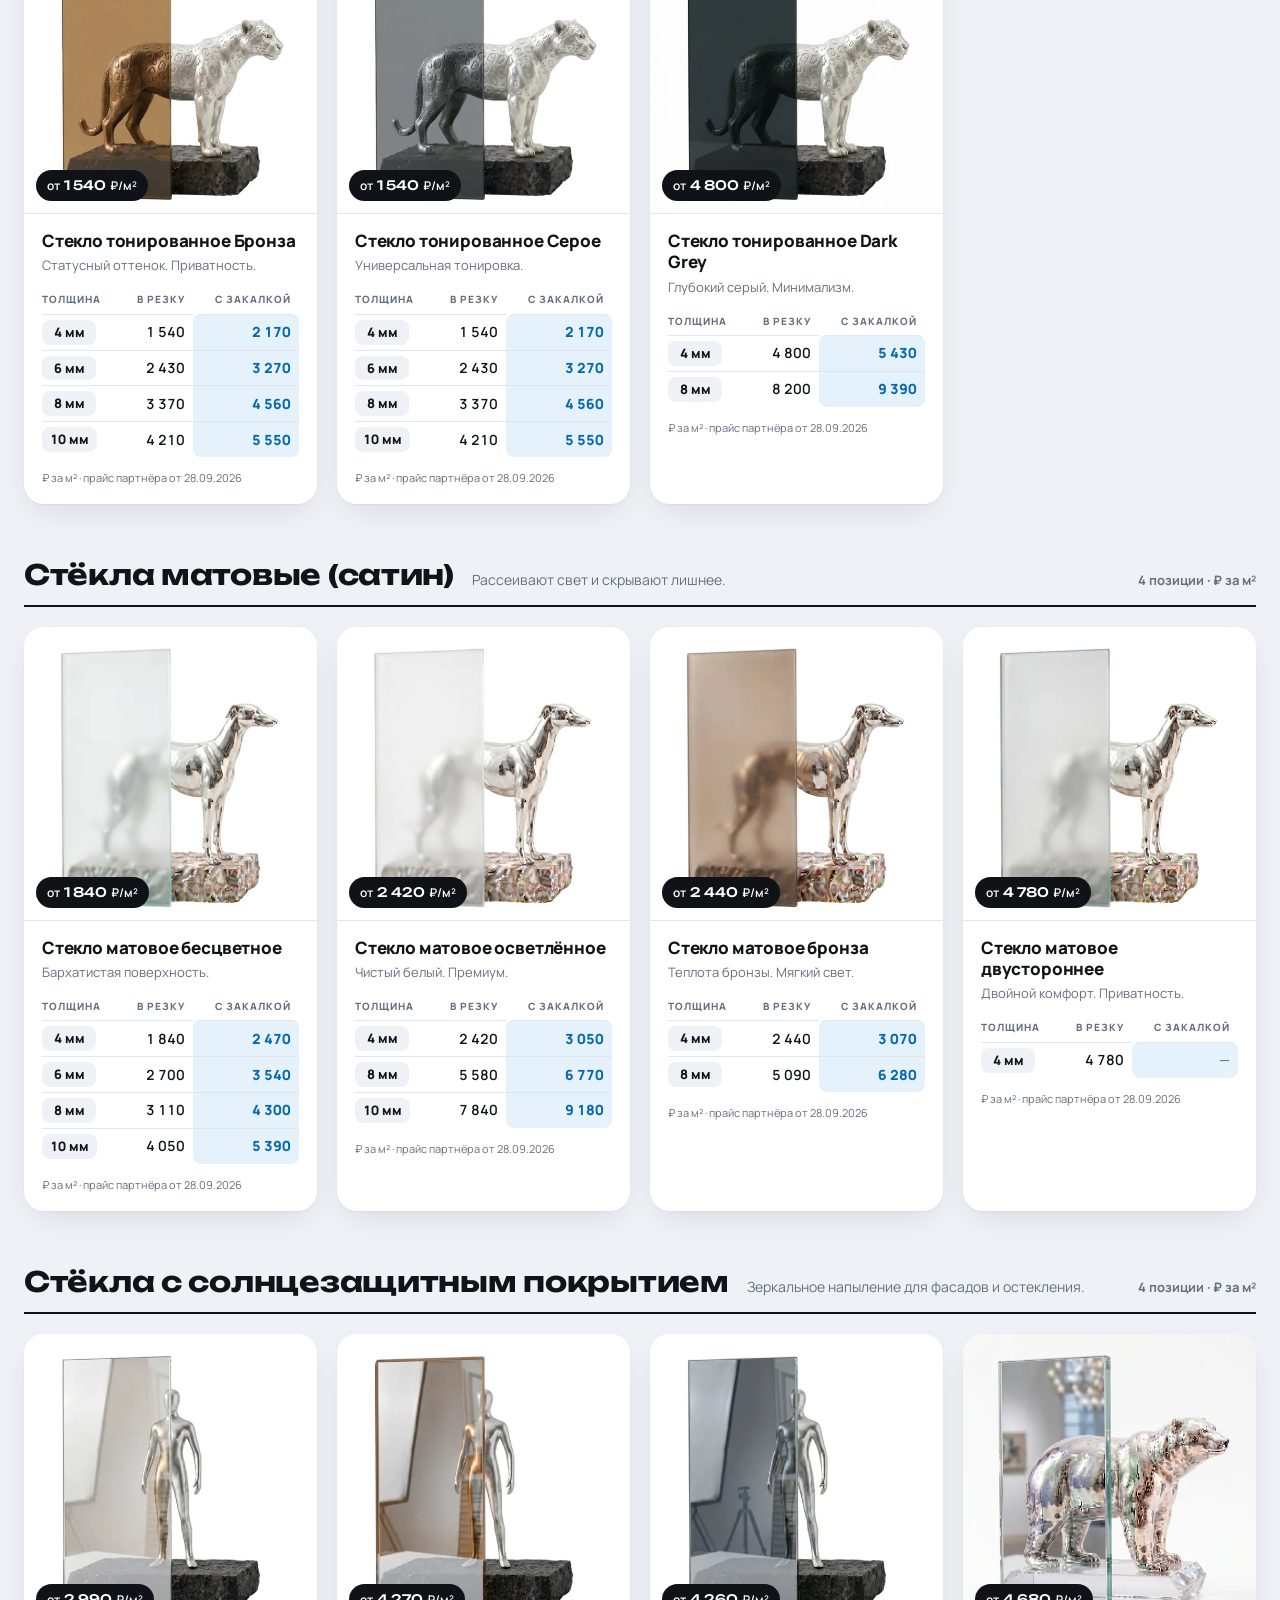
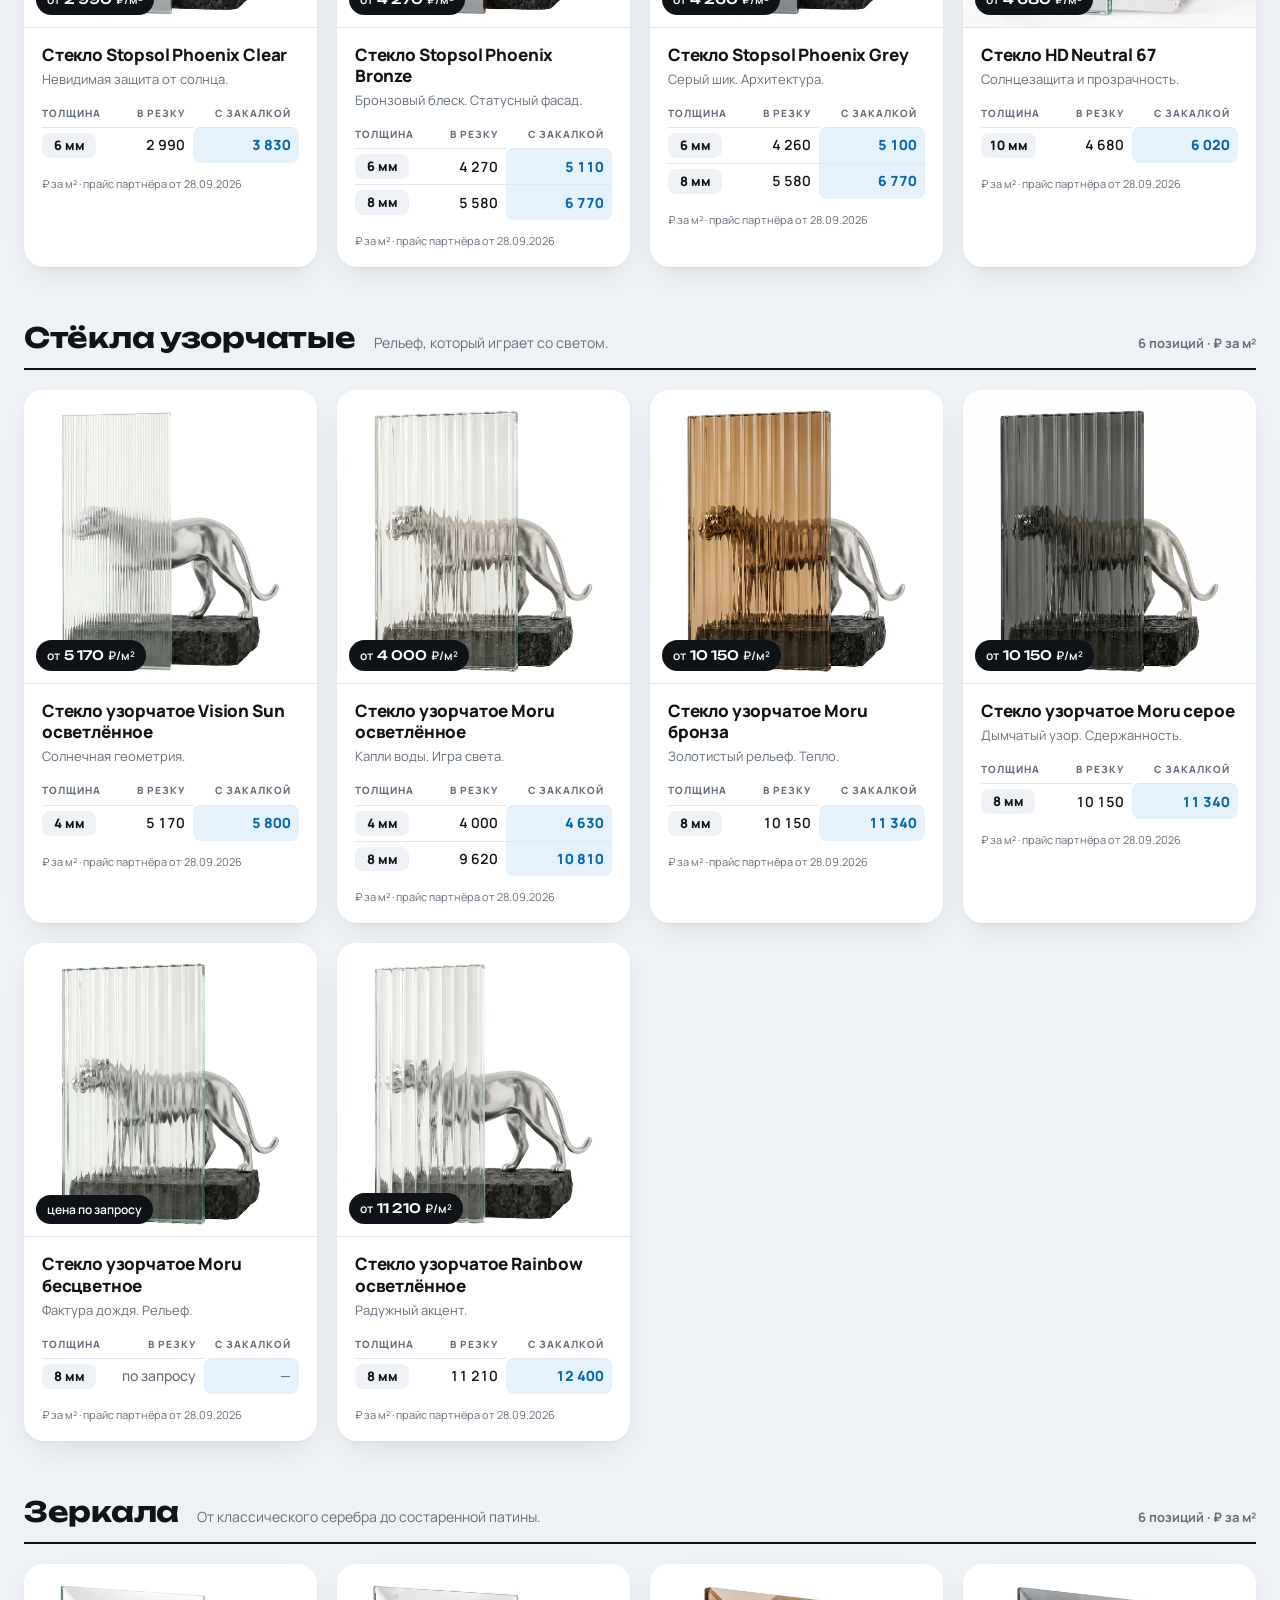
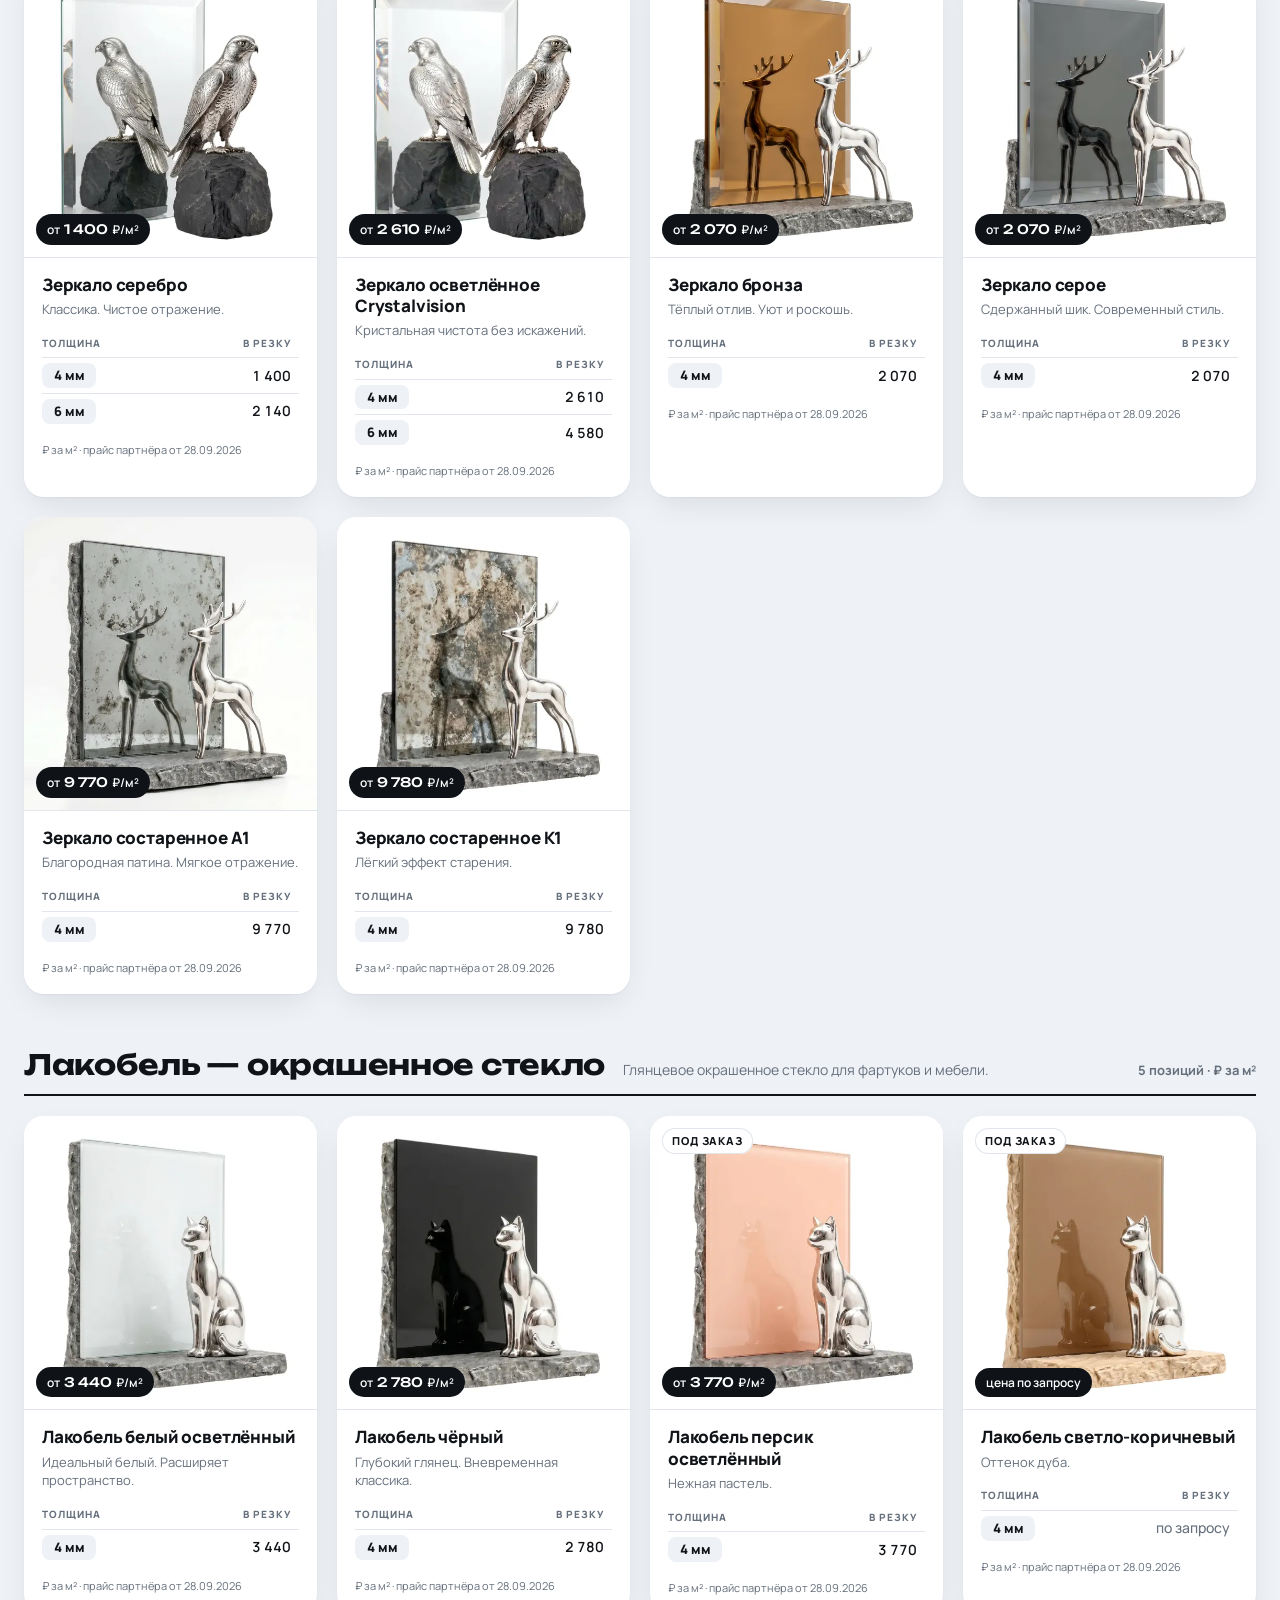
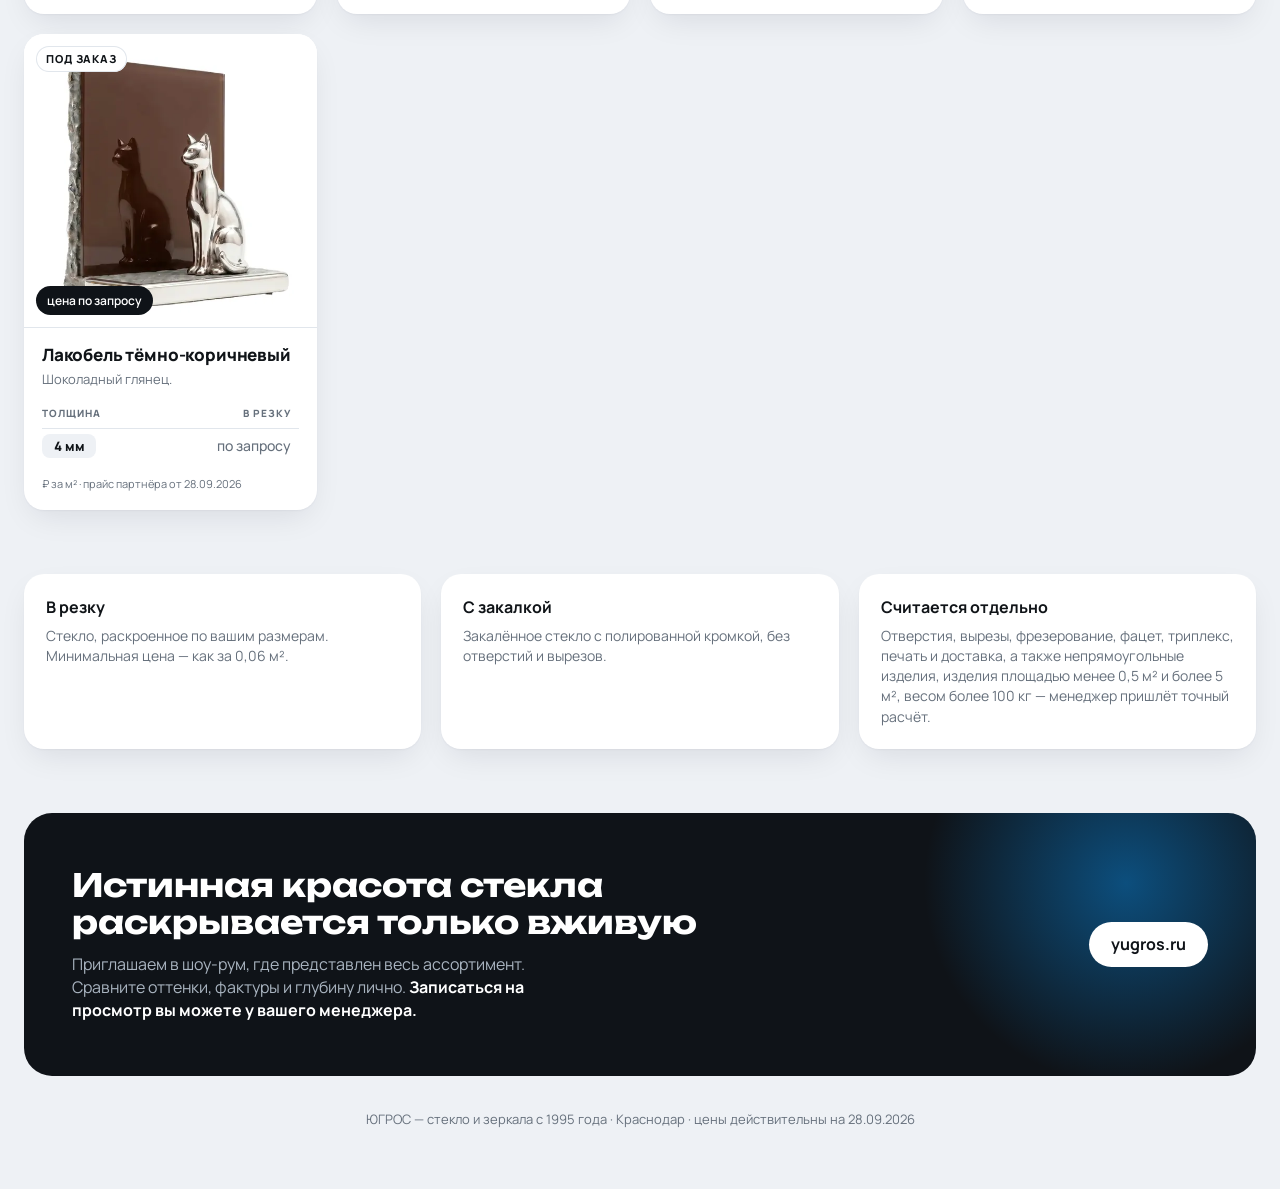
==== commit c82546a2: "Add files via upload" ====
--- a/index.html
+++ b/index.html
@@ -223,7 +223,7 @@
   <div class="notes">
     <div class="note"><b>В резку</b>Стекло, раскроенное по вашим размерам. Минимальная цена — как за 0,06 м².</div>
     <div class="note"><b>С закалкой</b>Закалённое стекло с полированной кромкой, без отверстий и вырезов.</div>
-    <div class="note"><b>Считается отдельно</b>Отверстия, вырезы, фацет, триплекс, печать и доставка — менеджер пришлёт точный расчёт.</div>
+    <div class="note"><b>Считается отдельно</b>Отверстия, вырезы, фрезерование, фацет, триплекс, печать и доставка, а также непрямоугольные изделия, изделия площадью менее 0,5 м² и более 5 м², весом более 100 кг — менеджер пришлёт точный расчёт.</div>
   </div>
 
   <div class="invite">
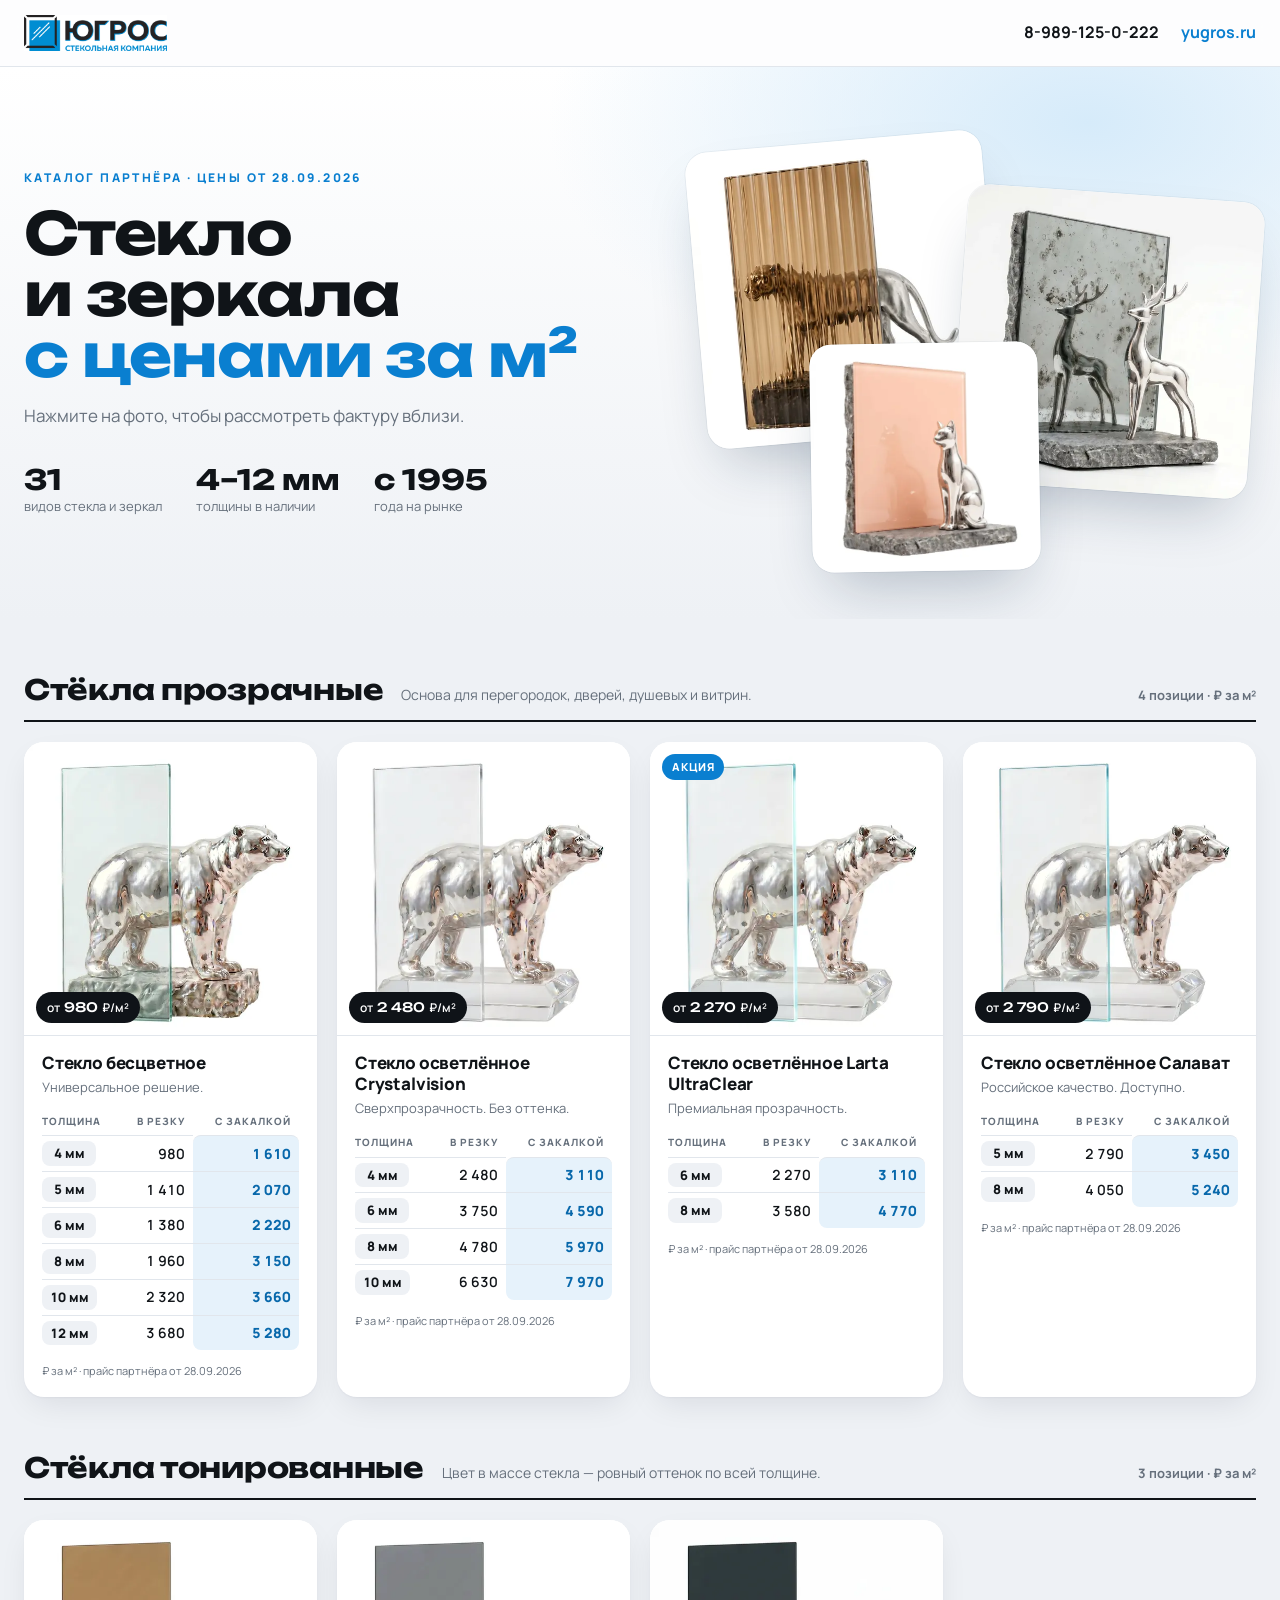
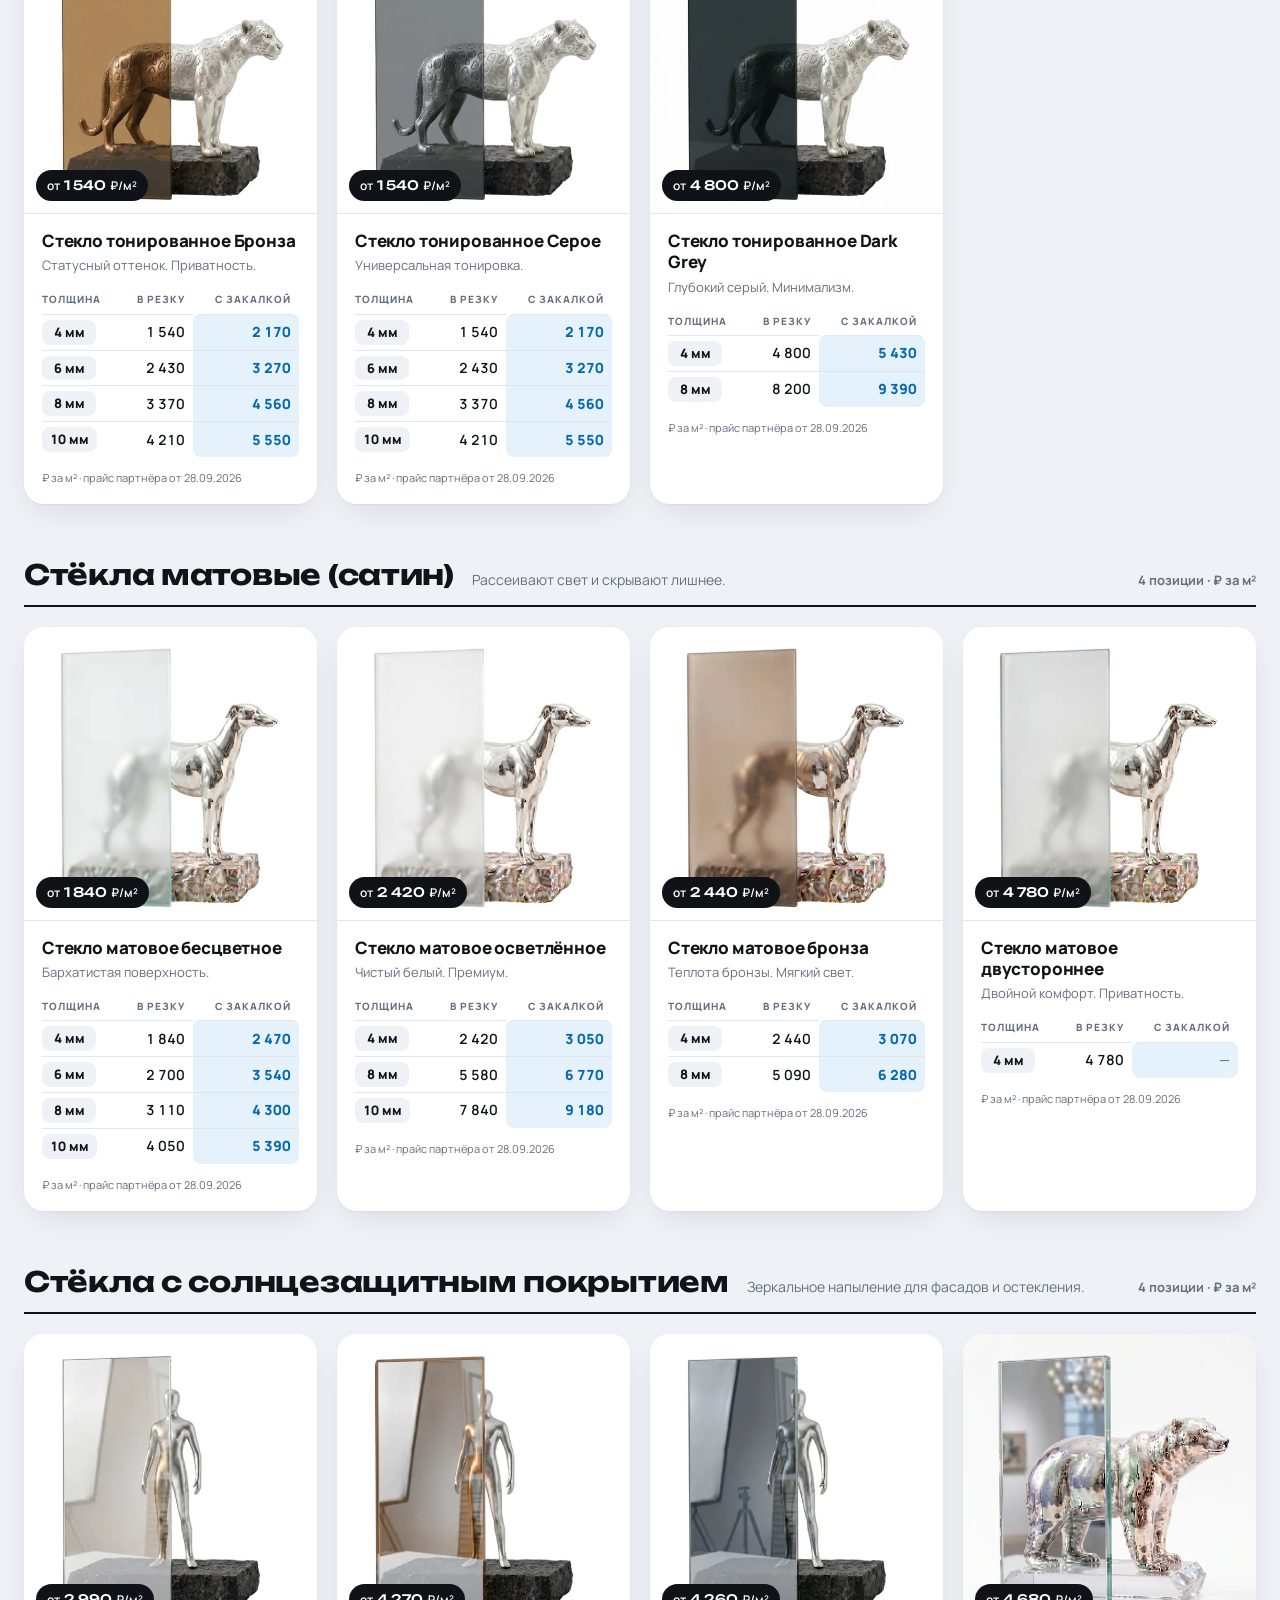
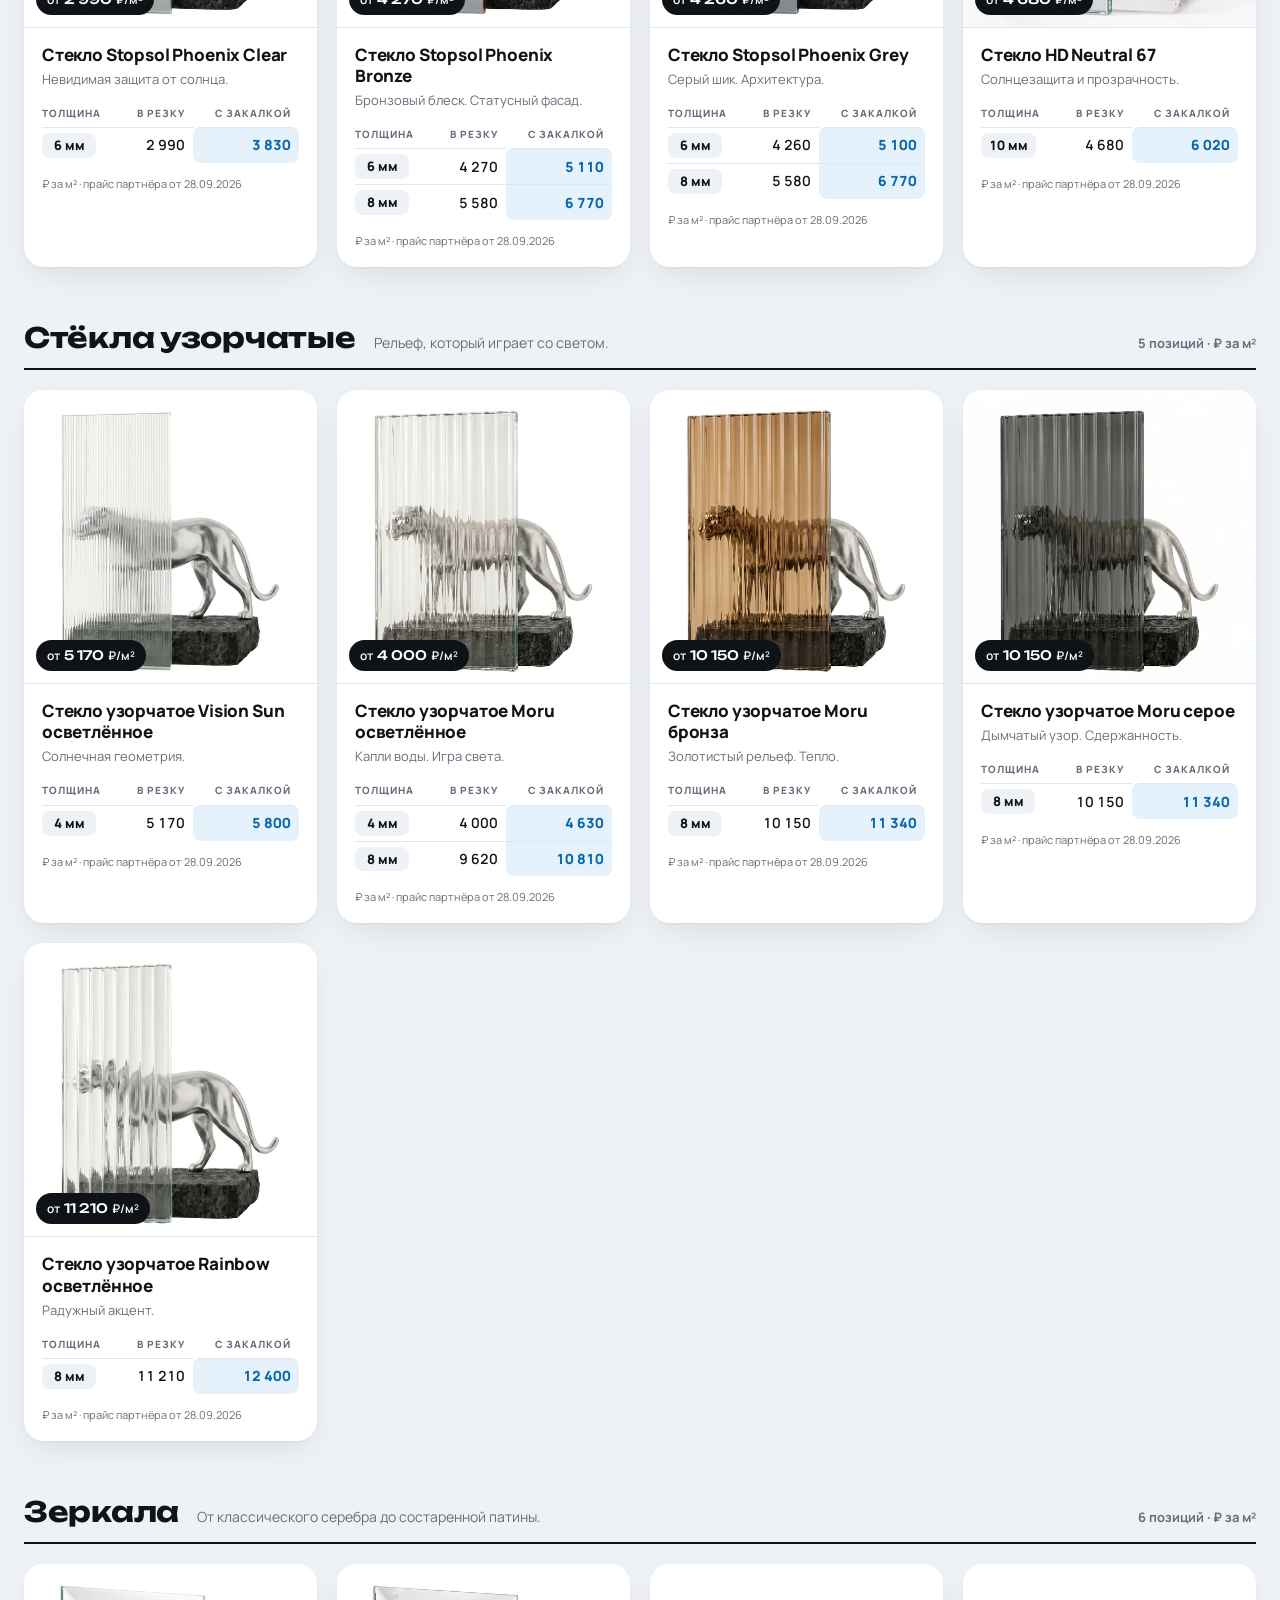
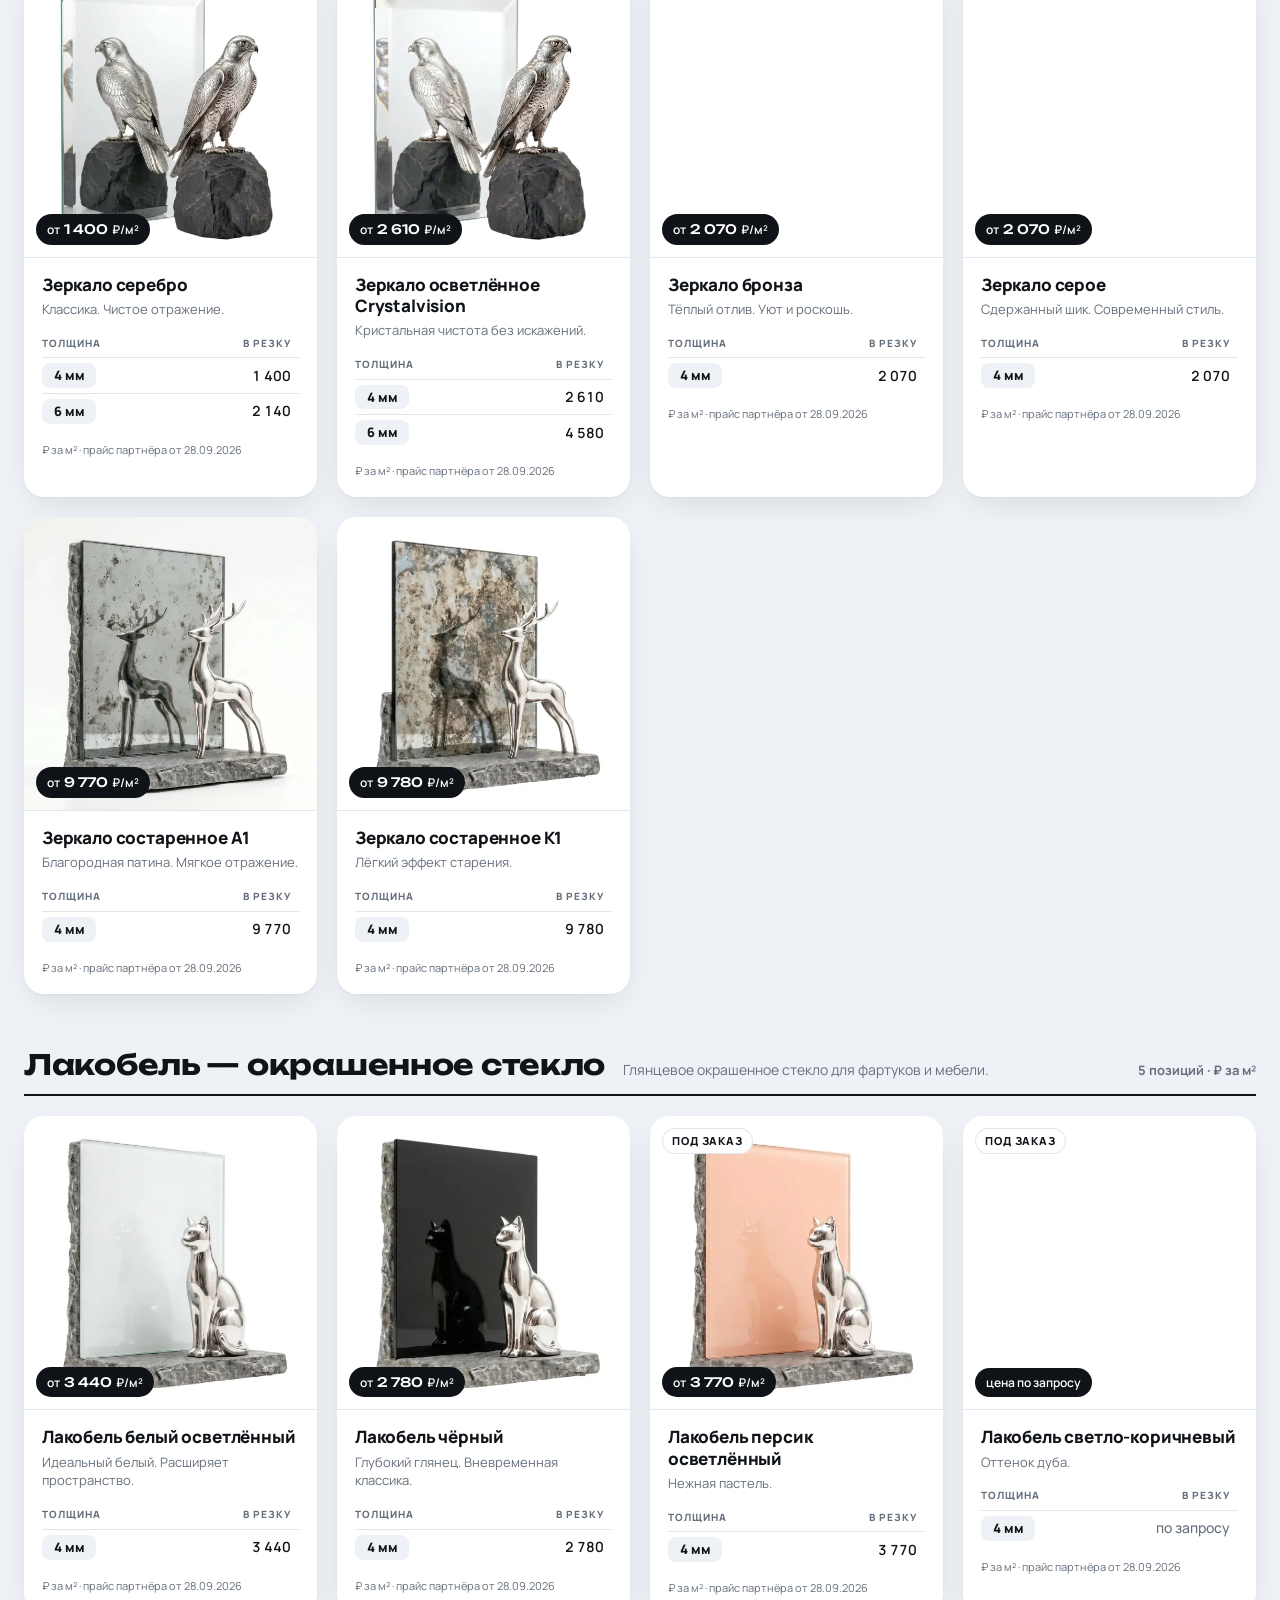
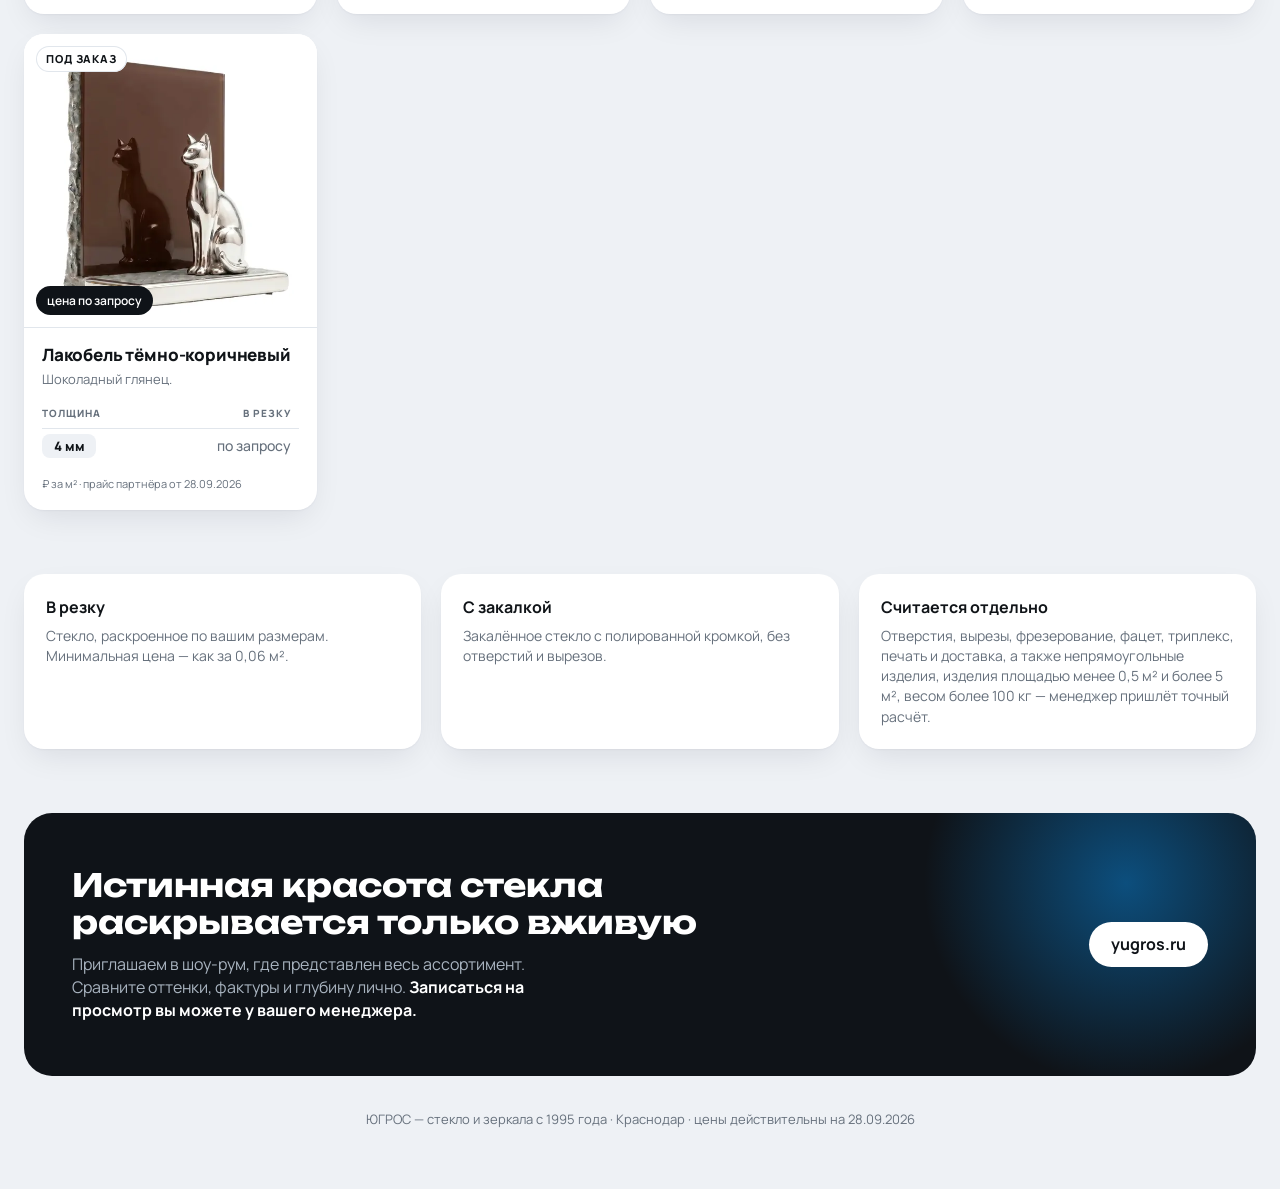
==== commit 2dc7538b: "Add files via upload" ====
--- a/index.html
+++ b/index.html
@@ -274,7 +274,8 @@
 document.querySelectorAll("[data-phone]").forEach(e => { e.textContent = PHONE.text; e.href = PHONE.href; });
 $("#fCount").textContent = ALL.length;
 $("#stack").innerHTML = [[24, "p1"], [1, "p2"], [11, "p3"]].map(([f, c]) => {
-  const it = ALL.find(i => i.f === f);
+  const it = ALL.find(i => i.f === f) || ALL[0];   // позицию с обложки могли убрать в редакторе — берём первую
+  if (!it) return ""; f = it.f;
   return `<div class="pane ${c}" data-open="${it.id}"><img src="${thumb(f)}" alt="${it.n}" width="560" height="560"></div>`;
 }).join("");
 
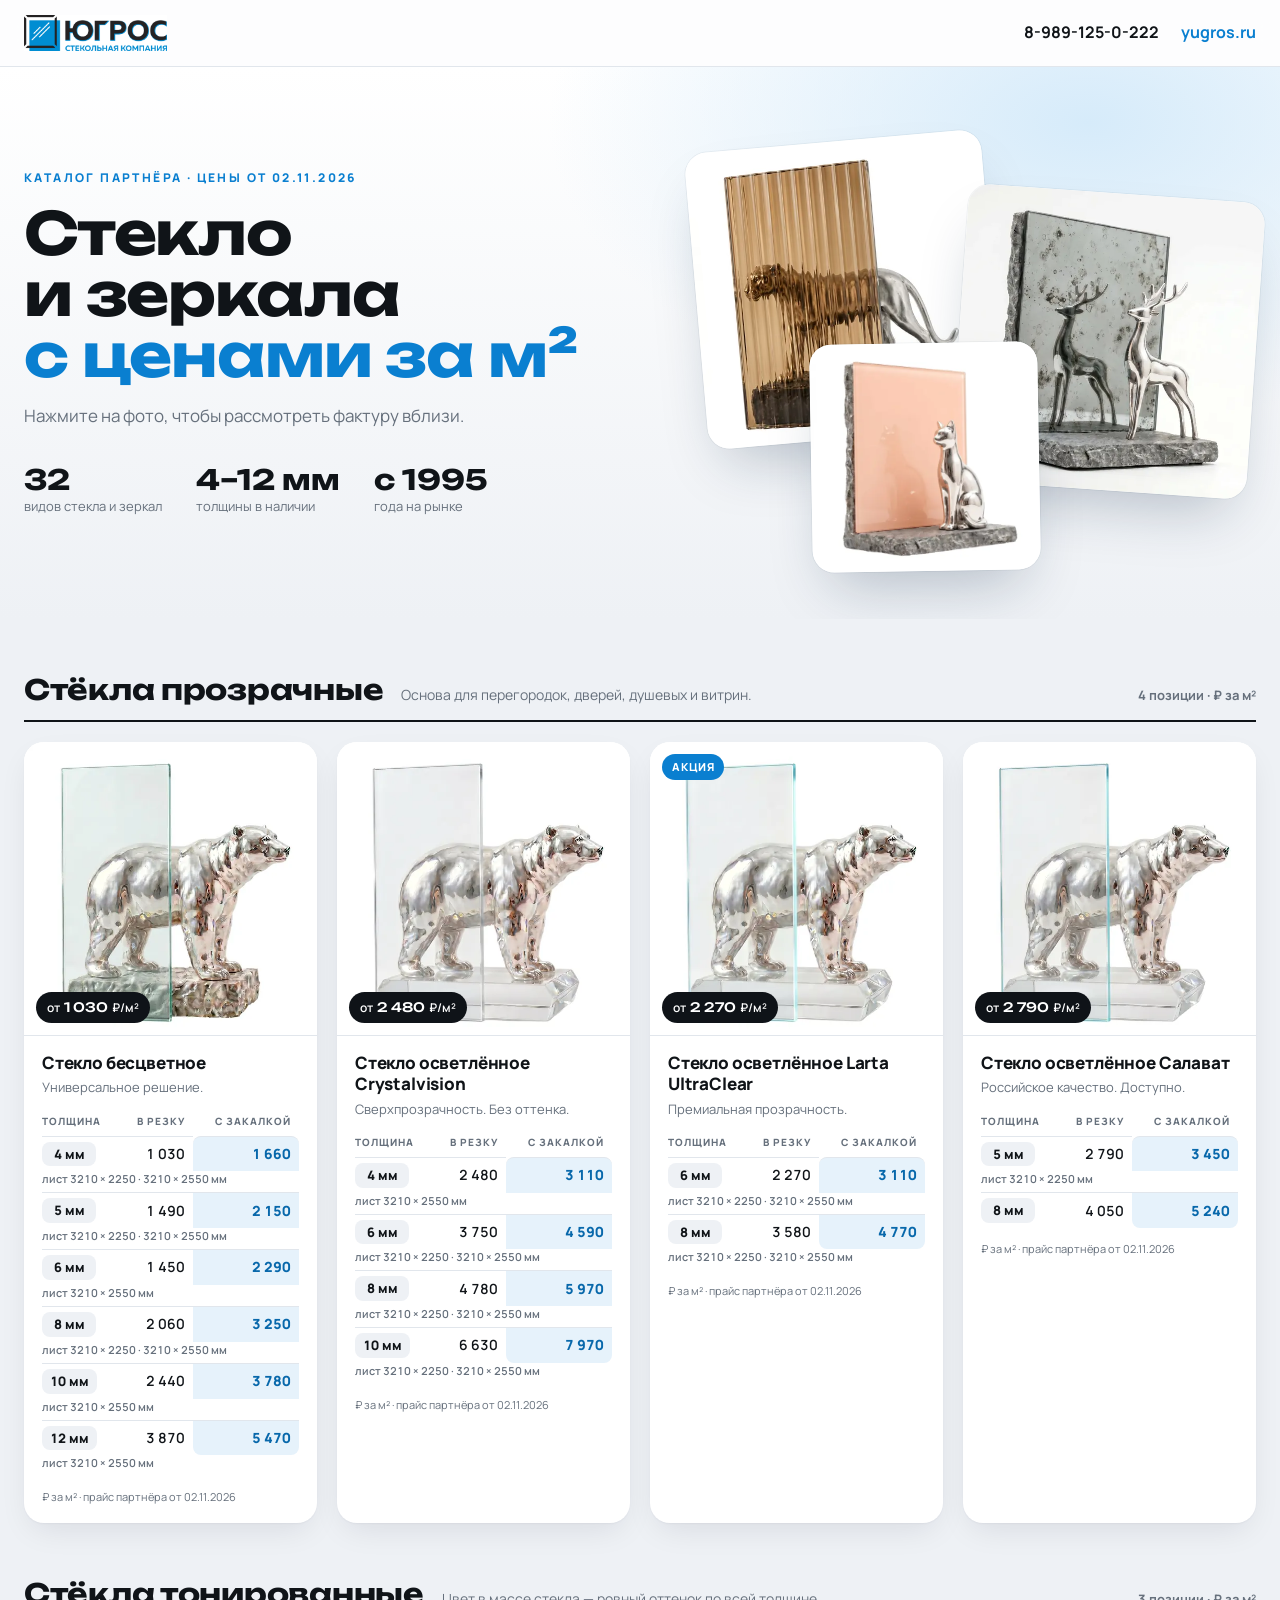
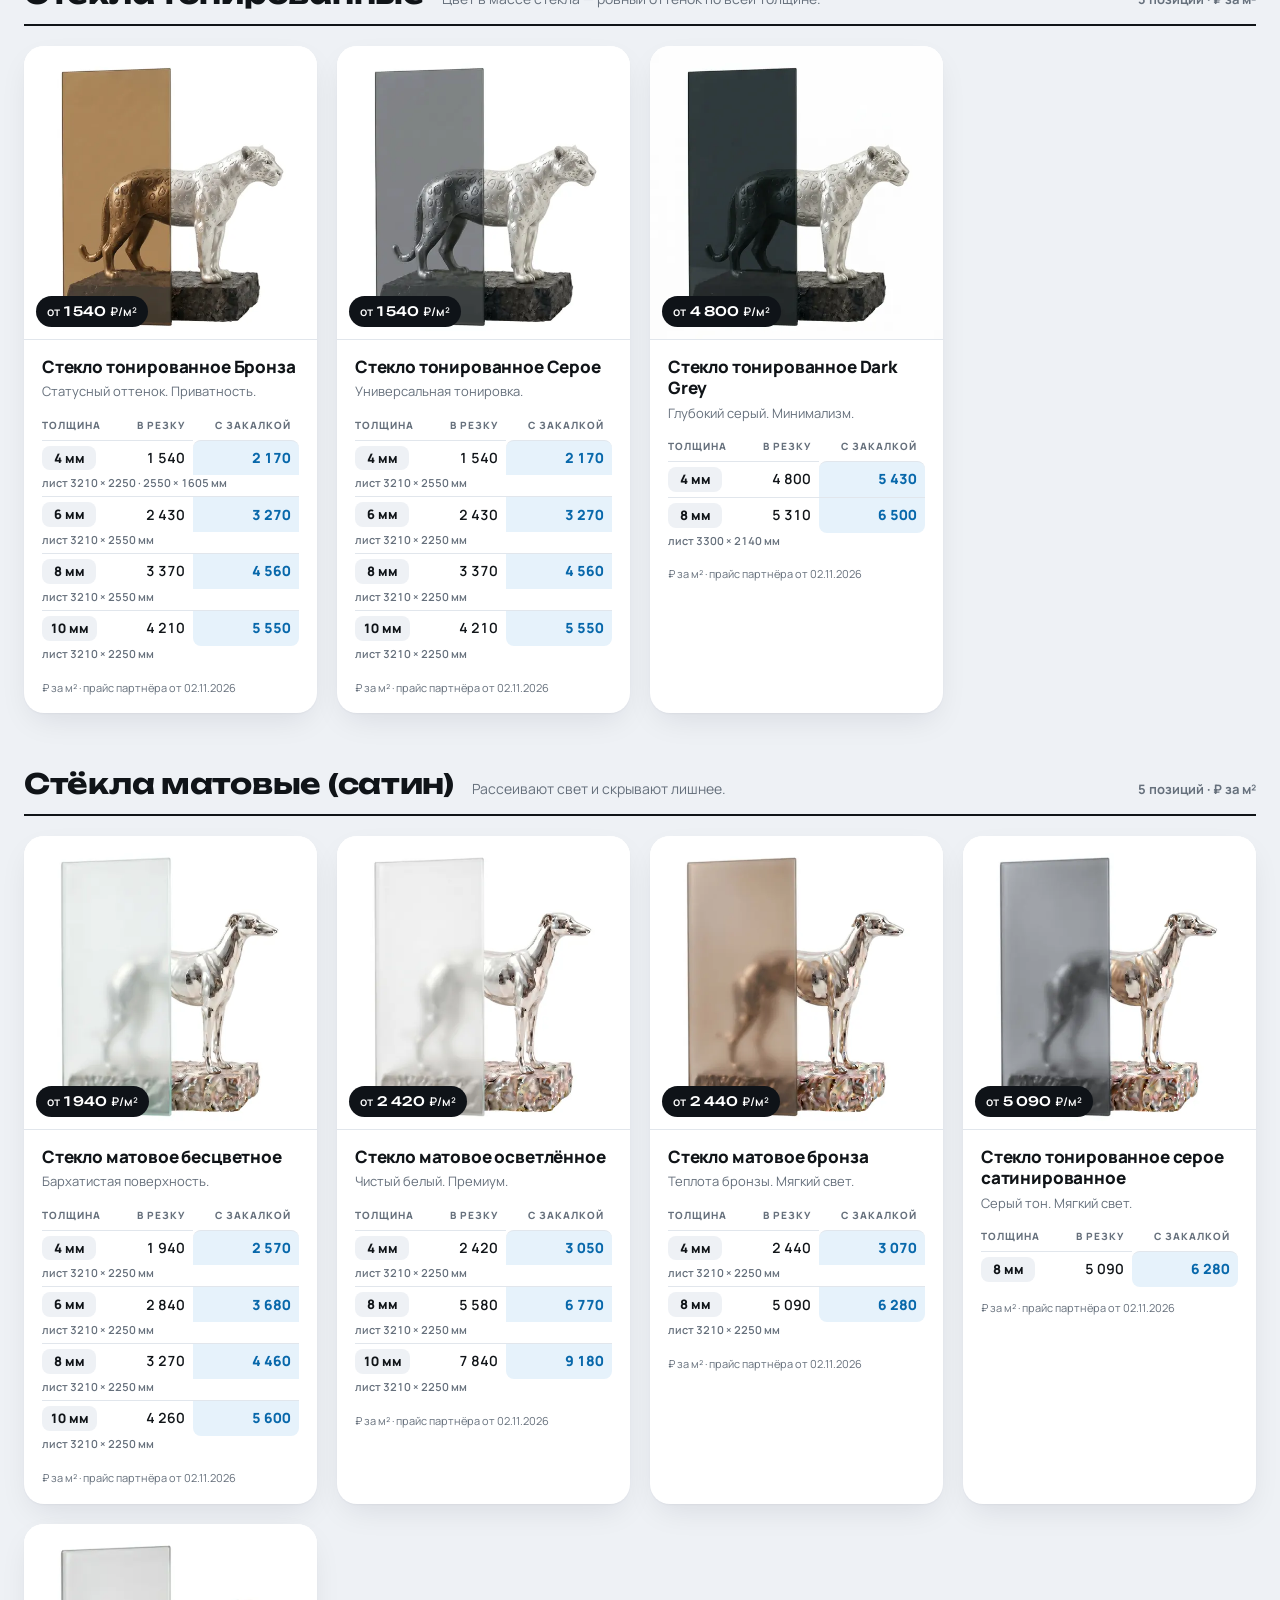
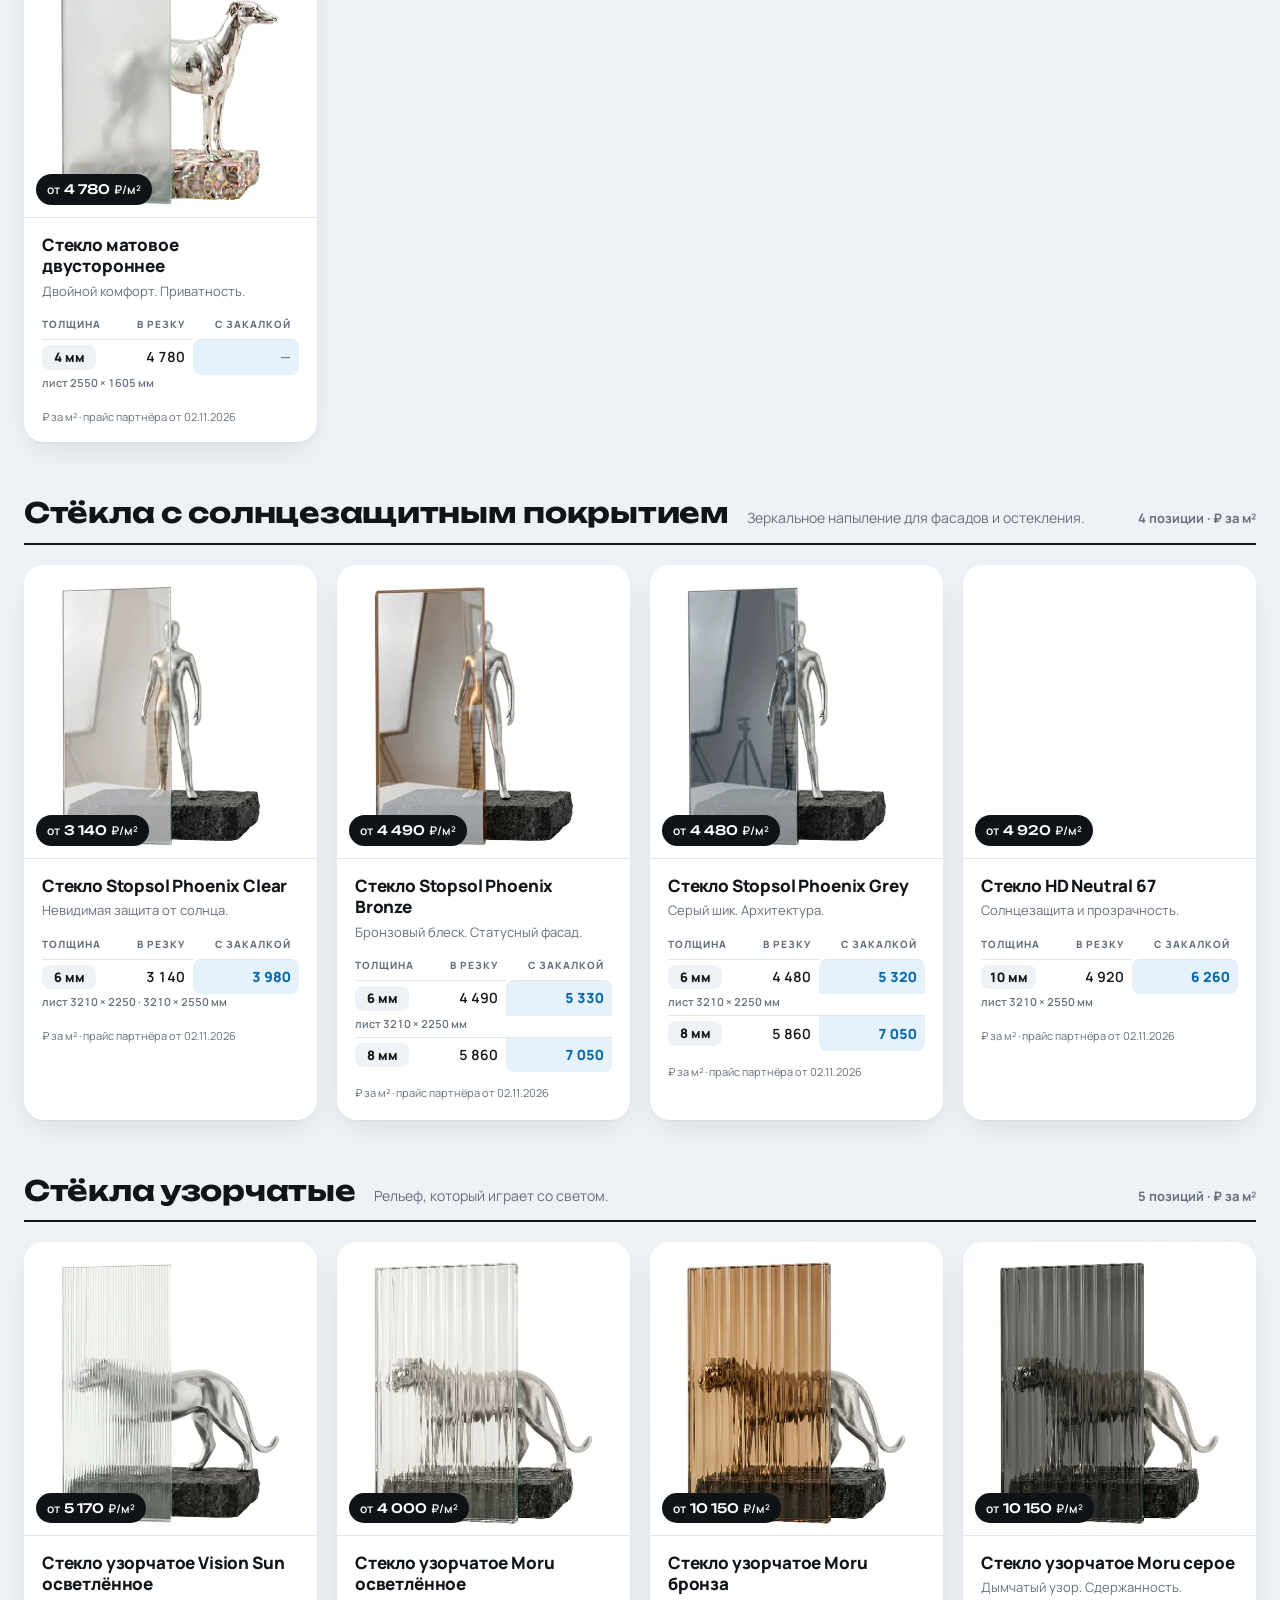
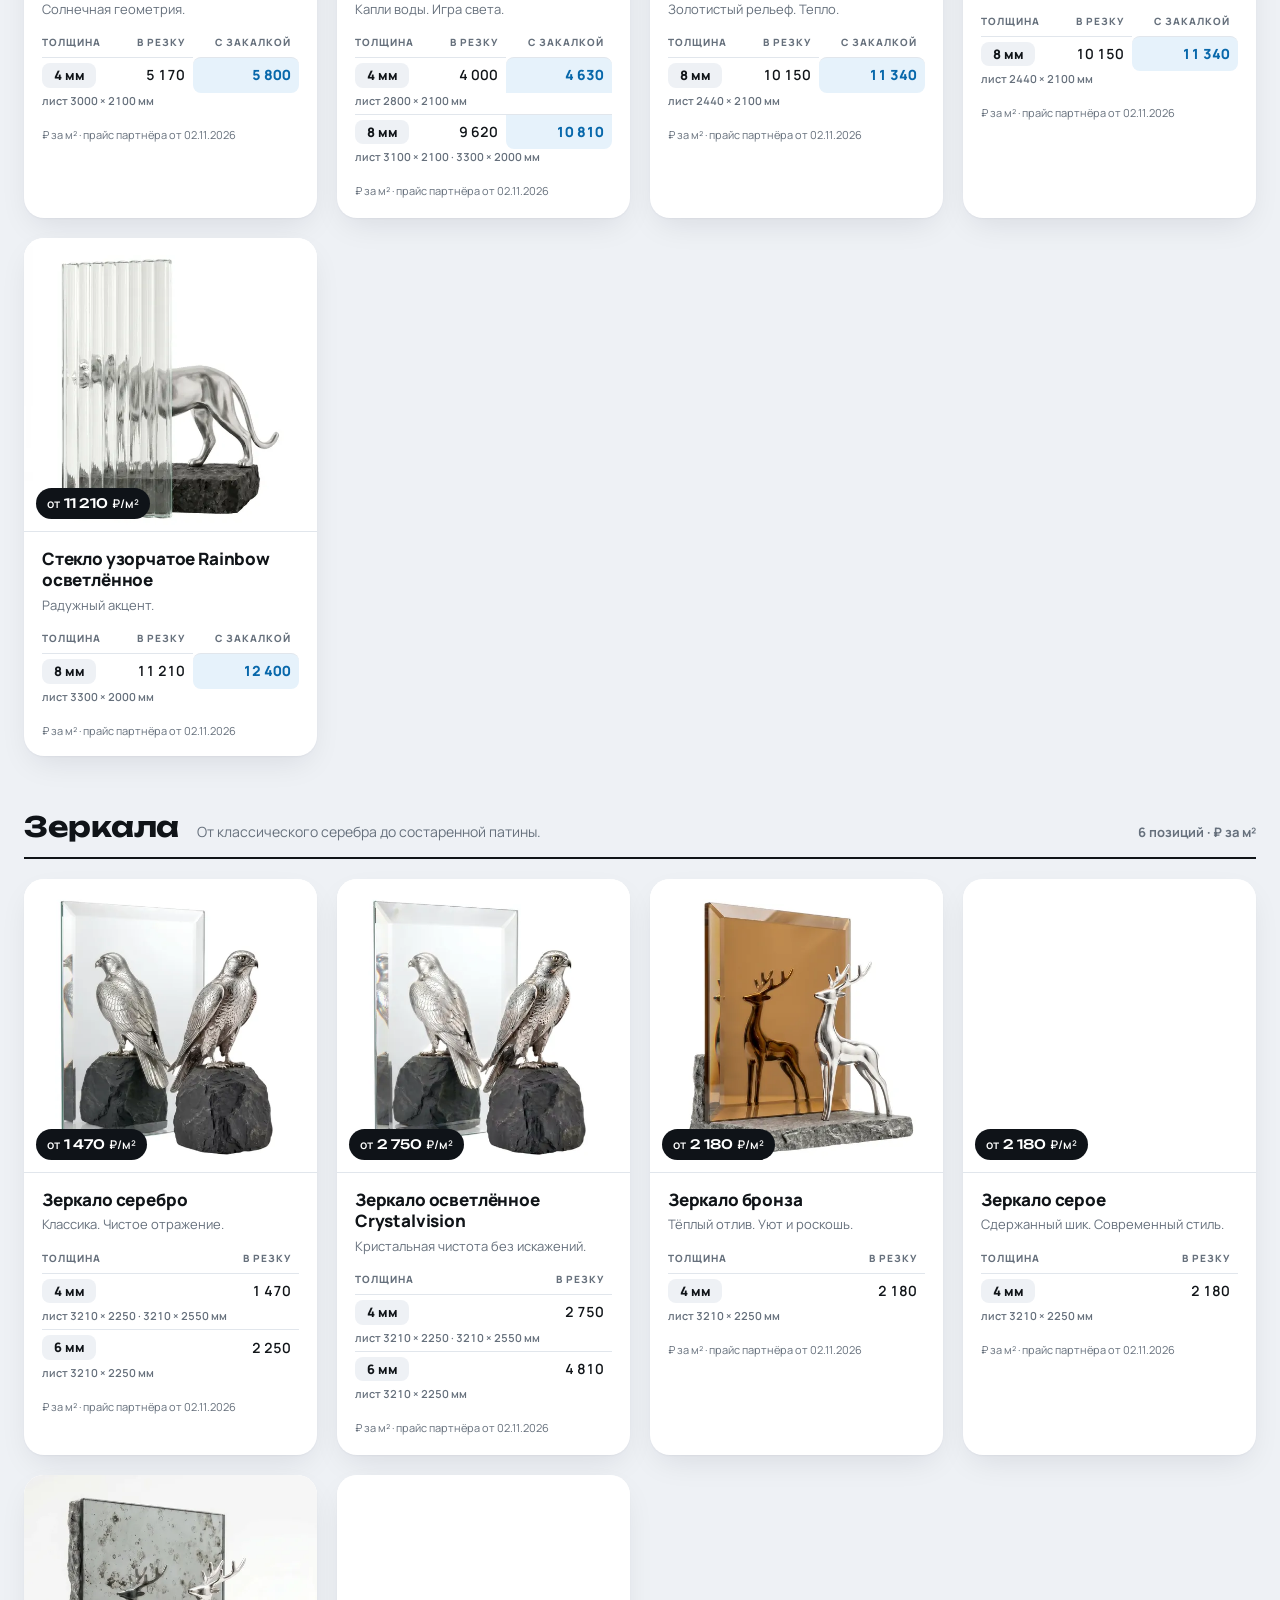
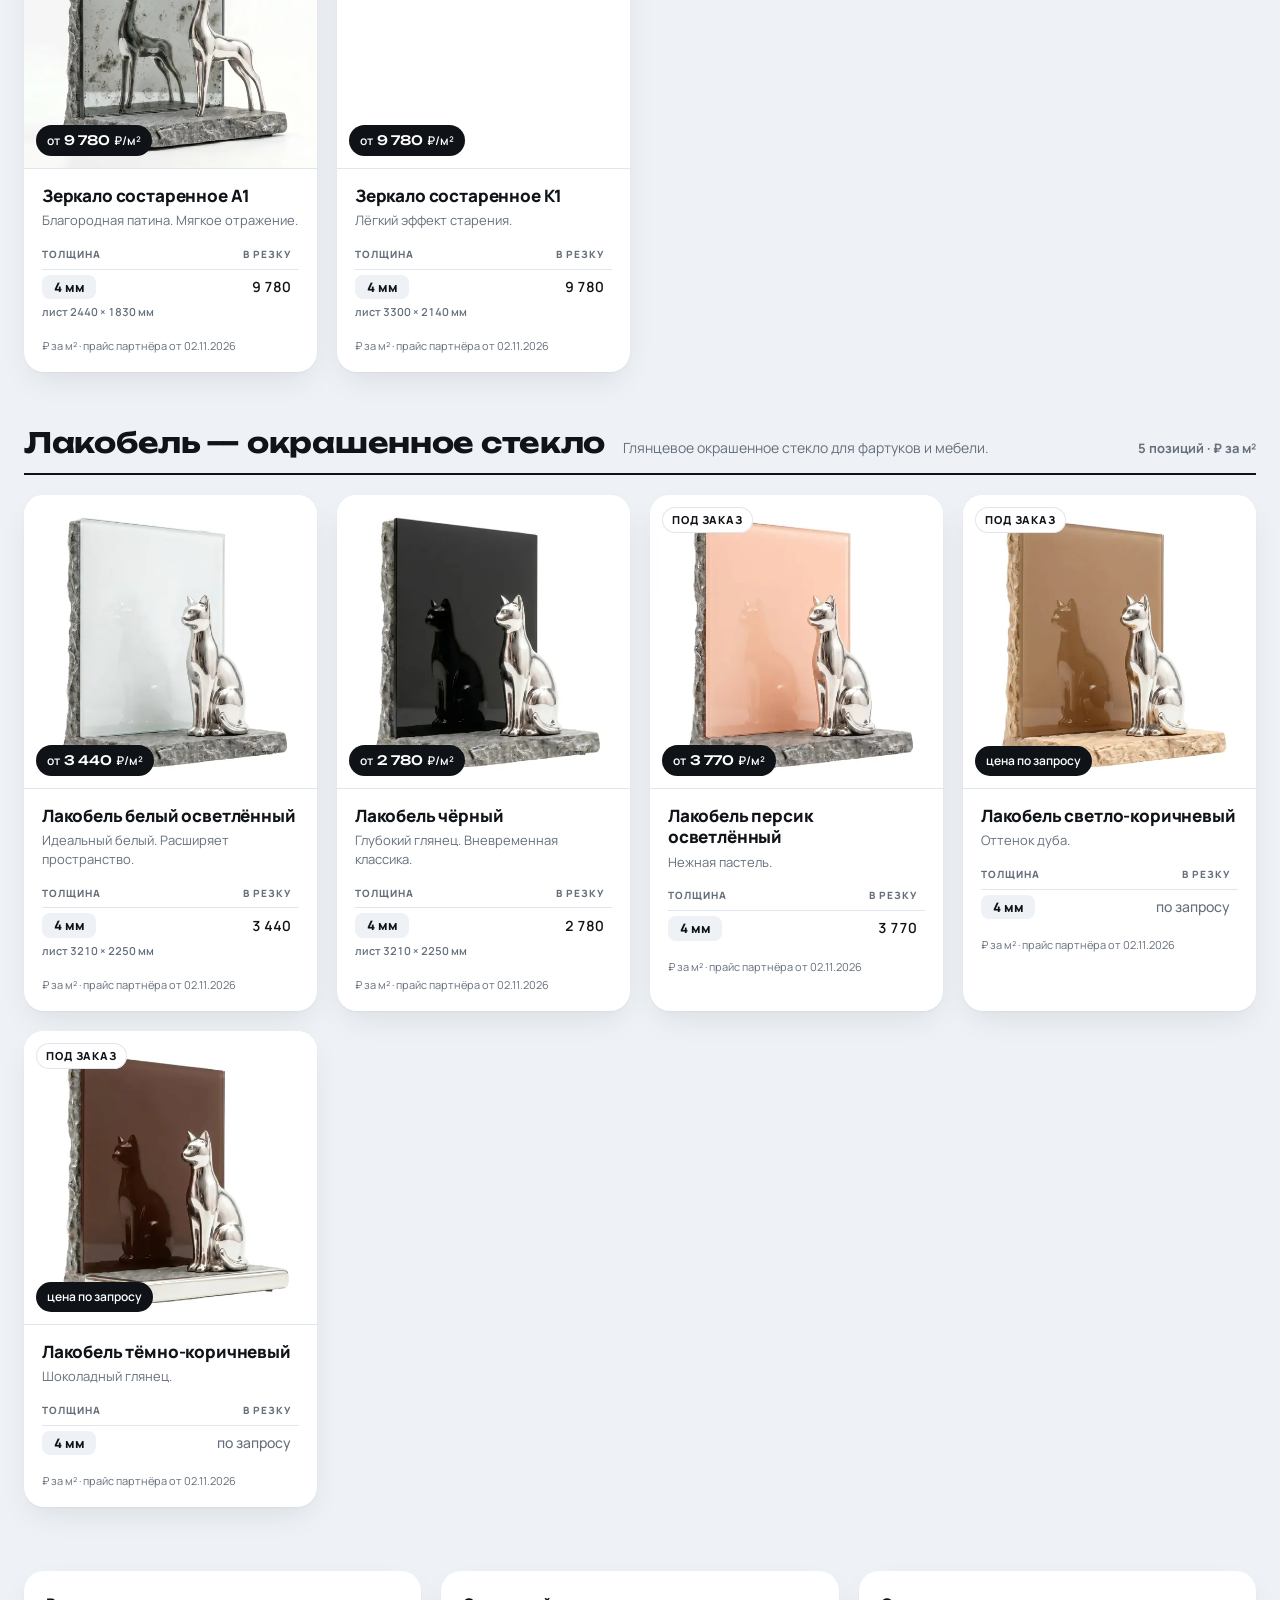
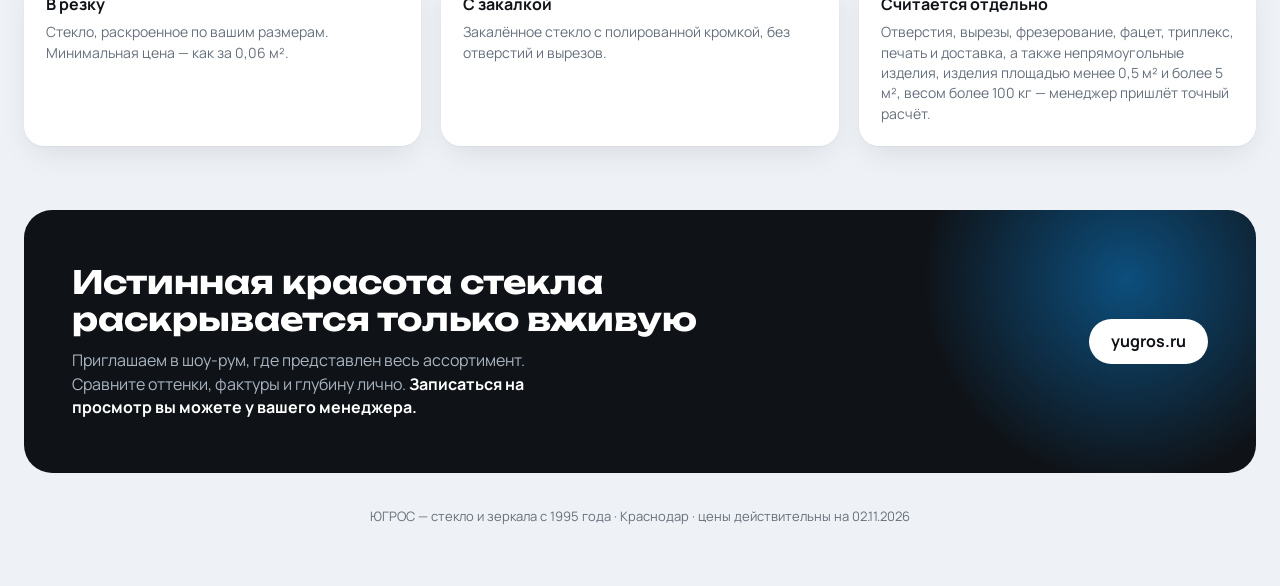
==== commit 42dbaf8d: "Каталог: формат листа стекла (10.11.2026)" ====
--- a/index.html
+++ b/index.html
@@ -96,6 +96,12 @@
 .pr tr:first-child td.t{border-radius:8px 8px 0 0}.pr tr:last-child td.t{border-radius:0 0 8px 8px}
 .pr tr:only-child td.t{border-radius:8px}
 .pr .na{color:var(--muted);font-weight:500}
+.pr td.fm{font-size:12px;font-weight:600;color:var(--muted);line-height:1.35;vertical-align:top}
+.pr tr.fmr{display:none}.pr tr.fmr td{border-top:0;padding:0 0 5px;text-align:left;white-space:normal;font-size:11px;font-weight:600;color:var(--muted)}
+.body{container-type:inline-size}
+@container (max-width:300px){.pr td.fm,.pr th.fmh{display:none}.pr tr.fmr{display:table-row}}
+.pr tr:has(+ tr.fmr:last-child) td.t{border-radius:0 0 8px 8px}.pr tbody tr:first-child:has(+ tr.fmr:last-child) td.t{border-radius:8px}
+.pr th:last-child{white-space:nowrap}
 .unit{font-size:11px;color:var(--muted);margin-top:8px}
 
 .notes{margin:64px 0 0;display:grid;grid-template-columns:repeat(3,1fr);gap:20px}
@@ -176,6 +182,7 @@
 .pdf table.pr{font-size:10.5px;margin-top:1.6mm}
 .pdf .pr th{font-size:6.5px;padding:0 5px 3px;letter-spacing:.06em}
 .pdf .pr td{padding:2.2px 5px}
+.pdf .pr td.fm{font-size:8.5px;line-height:1.25}
 .pdf .pr td:first-child span{font-size:9.5px;min-width:0;padding:1.5px 6px;border-radius:5px}
 .pdf .unit{display:none}
 .pdf .grid + .grid{margin-top:2.5mm}
@@ -257,7 +264,7 @@
 const PDF_LAYOUT = [
   [{h:2, ph:43}, {h:2, ph:30}],
   [{v:3, a:"4/3"}],
-  [{h:2, ph:40}, {h:2, ph:32}],
+  [{h:2, ph:40}, {v:3, a:"5/4"}],
   [{h:2, ph:36}, {h:2, ph:36}],
   [{v:3, a:"5/4"}, {v:3, a:"5/4"}],
   [{v:3, a:"1/1"}, {v:3, a:"1/1"}],
@@ -284,13 +291,17 @@
   return v.length ? Math.min(...v) : null;
 }
 function priceTable(it) {
+  const hasFm = it.fm && Object.keys(it.fm).length > 0;   // форматы листов из инвентаризации склада (с 10.11.2026)
   const rows = Object.keys(it.p).map(t => {
     const v = it.p[t];
     const cut = v ? fmt(v[0]) : '<span class="na">по запросу</span>';
     const tmp = v && v[1] ? fmt(v[1]) : '<span class="na">—</span>';
-    return `<tr><td><span>${t} мм</span></td><td>${cut}</td>` + (it.mirror ? "" : `<td class="t">${tmp}</td>`) + "</tr>";
+    const f = hasFm ? (it.fm[t] || []) : [];
+    const lst = hasFm ? `<td class="fm">${f.join("<br>") || '<span class="na">—</span>'}</td>` : "";   // формат листа, мм
+    const fmr = f.length ? `<tr class="fmr"><td colspan="3">лист ${f.map(x => x.replace(/ /g, "&nbsp;")).join(" · ")}&nbsp;мм</td></tr>` : "";   // то же строкой — на телефоне
+    return `<tr><td><span>${t} мм</span></td><td>${cut}</td>` + (it.mirror ? "" : `<td class="t">${tmp}</td>`) + lst + "</tr>" + fmr;
   }).join("");
-  return `<table class="pr"><thead><tr><th>Толщина</th><th>В резку</th>${it.mirror ? "" : "<th>С закалкой</th>"}</tr></thead><tbody>${rows}</tbody></table><div class="unit">₽ за м² · прайс партнёра от ${PRICE_DATE}</div>`;
+  return `<table class="pr"><thead><tr><th>Толщина</th><th>В резку</th>${it.mirror ? "" : "<th>С закалкой</th>"}${hasFm ? "<th class=\"fmh\">Лист, мм</th>" : ""}</tr></thead><tbody>${rows}</tbody></table><div class="unit">₽ за м² · прайс партнёра от ${PRICE_DATE}</div>`;
 }
 const plural = n => n % 10 === 1 && n % 100 !== 11 ? "позиция" : (n % 10 >= 2 && n % 10 <= 4 && (n % 100 < 12 || n % 100 > 14) ? "позиции" : "позиций");
 
